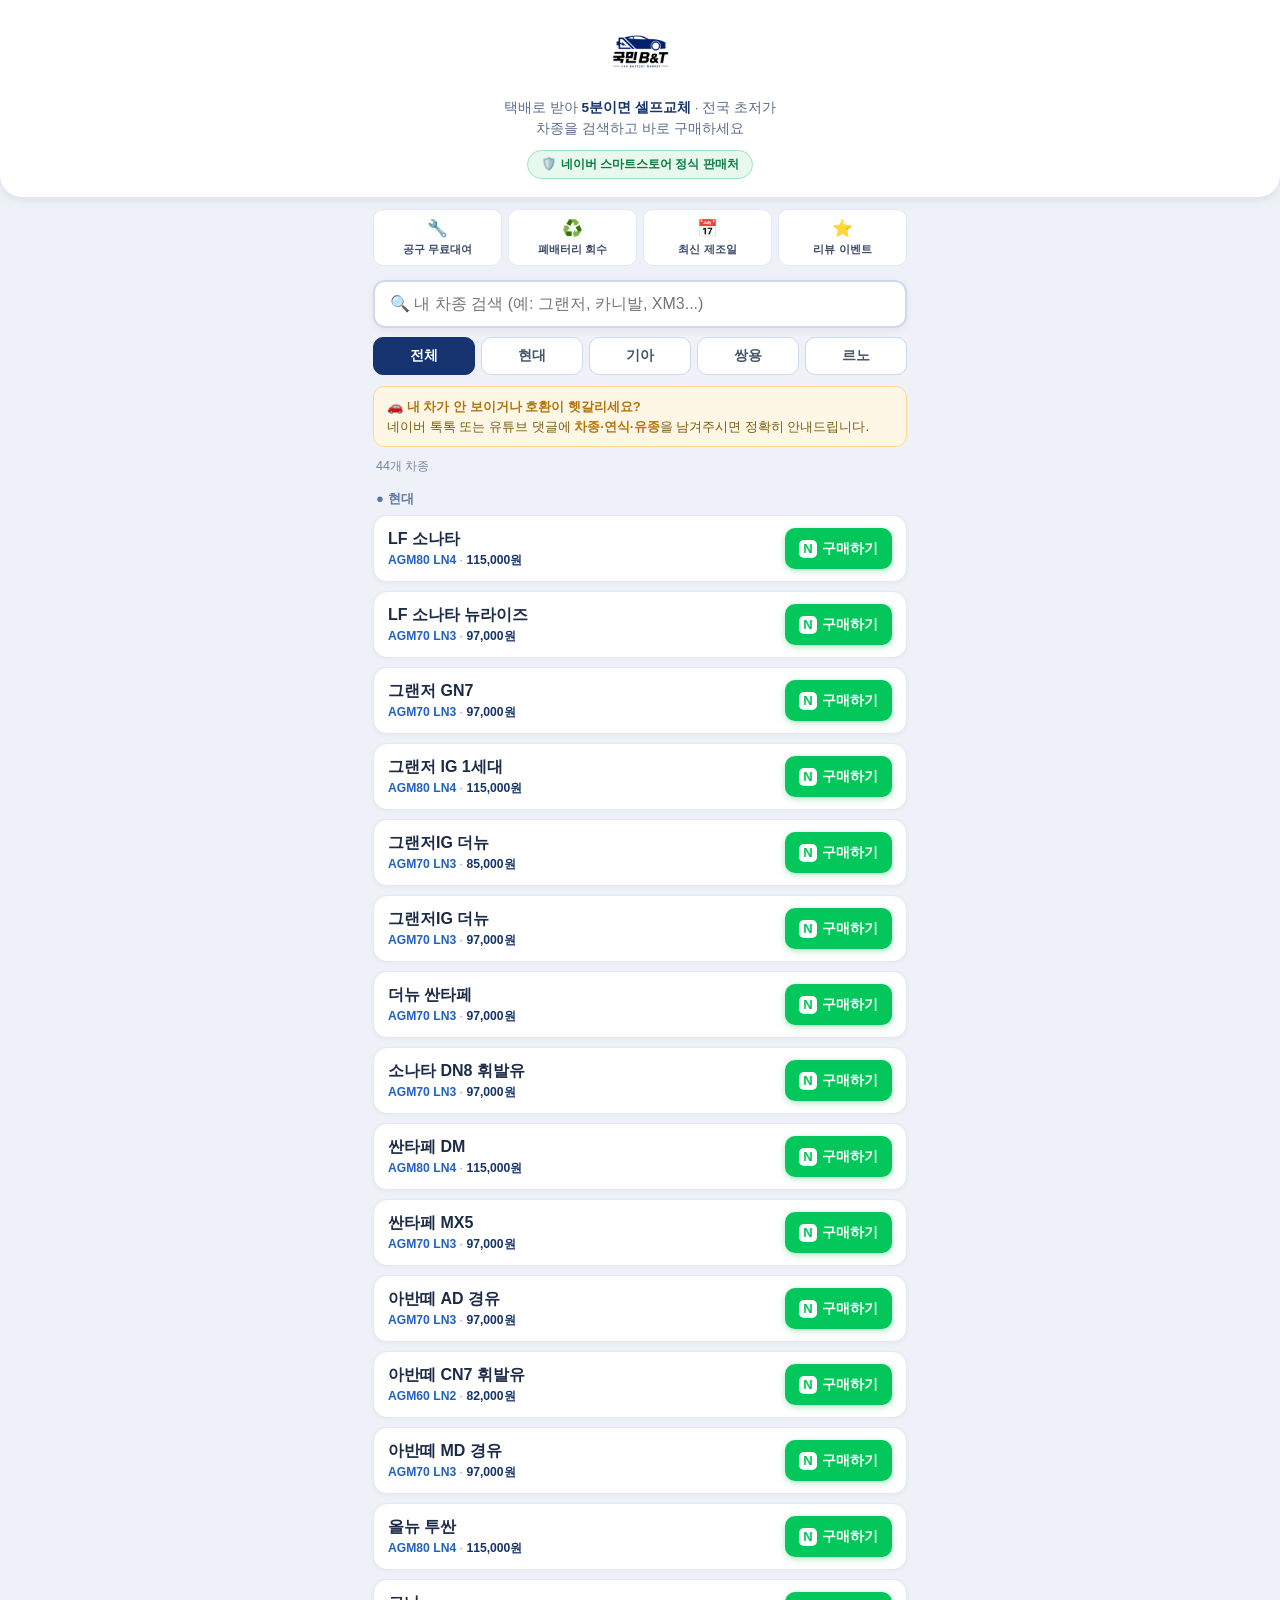
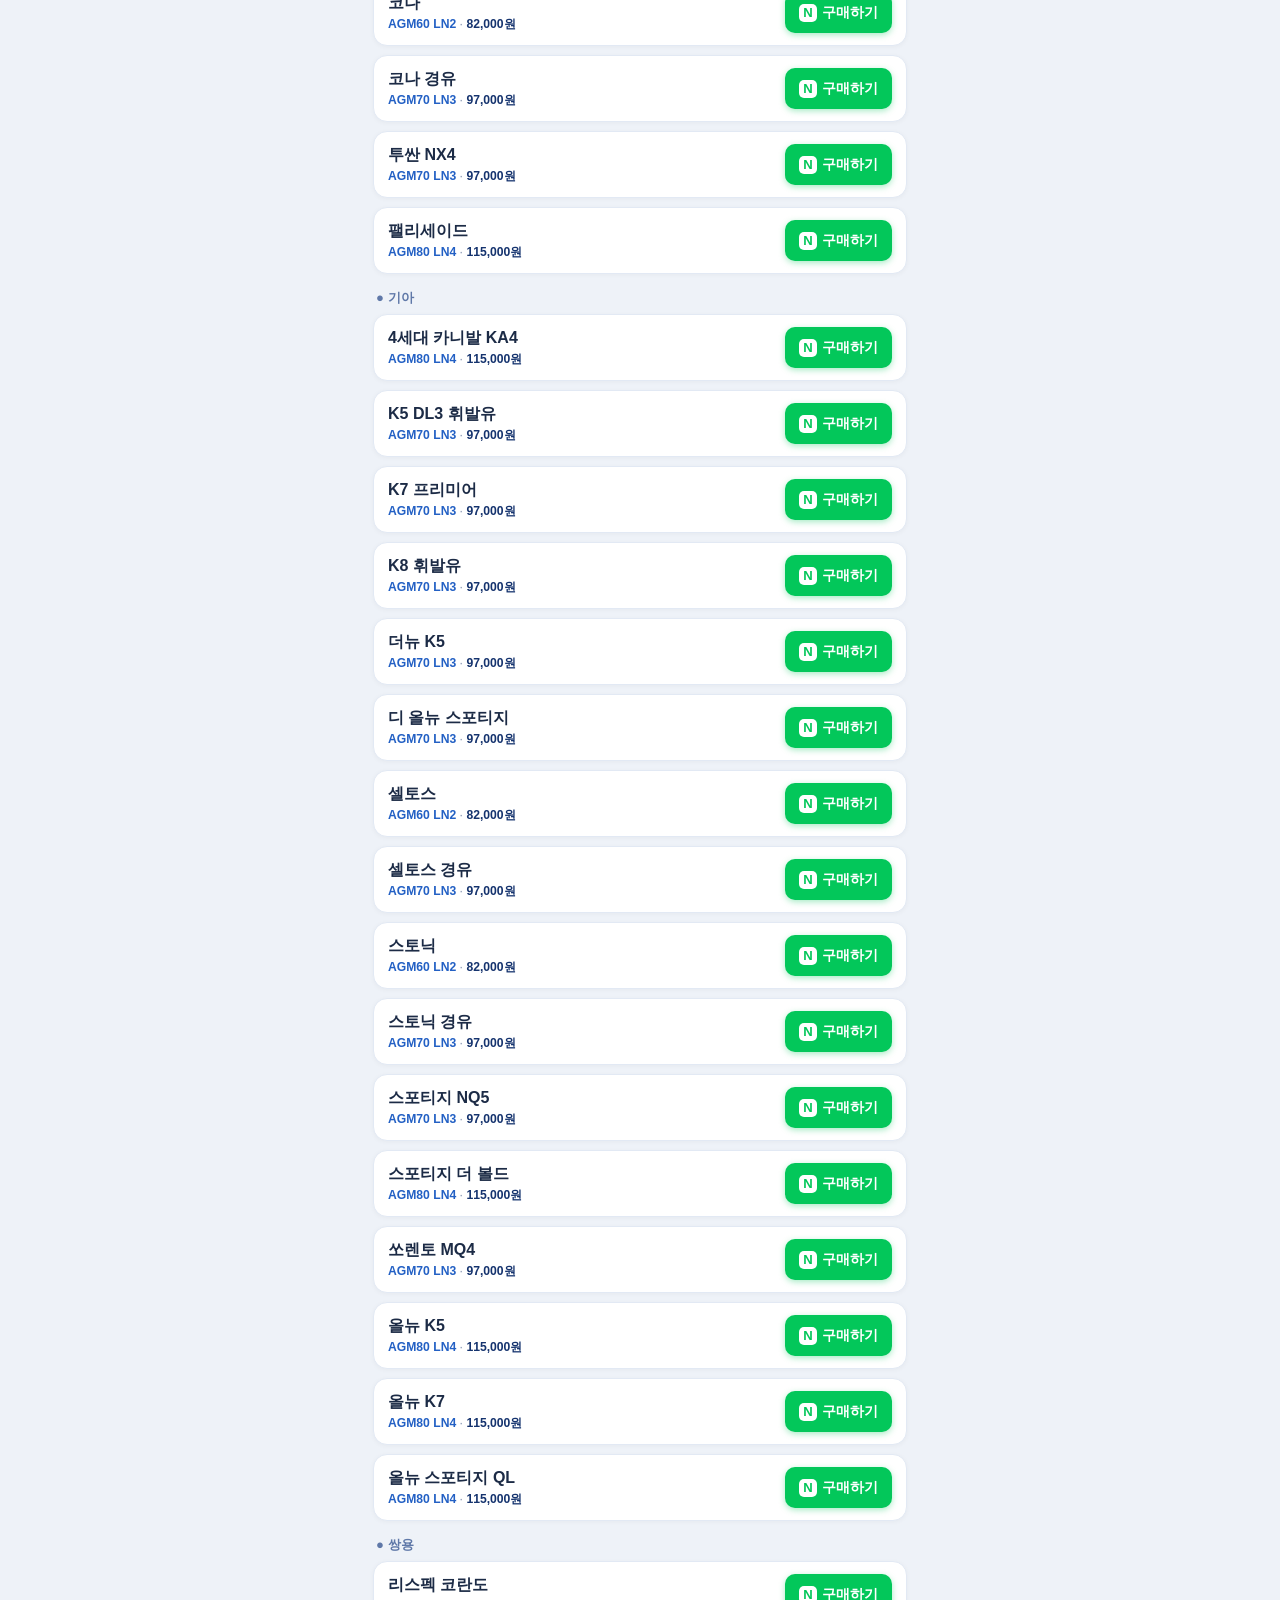
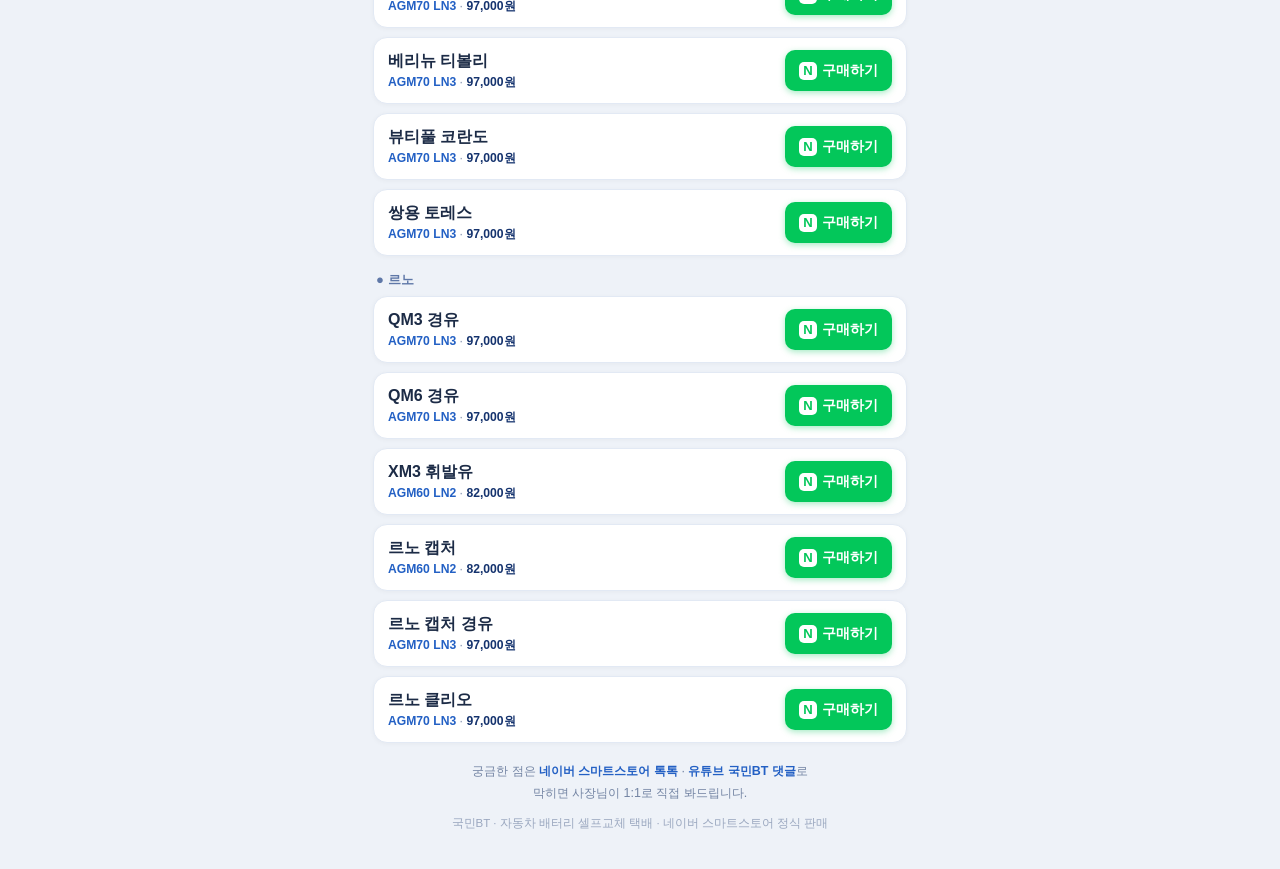
==== index.html @ 15a56668 "국민BT 마케팅 링크 허브 — 차종별 구매 페이지" ====
<!DOCTYPE html><html lang="ko"><head><meta charset="utf-8">
<meta name="viewport" content="width=device-width,initial-scale=1">
<title>국민BT 자동차 배터리 — 차종별 구매</title>
<meta name="description" content="국민BT 택배 셀프교체 자동차 배터리 차종별 구매. 네이버 스마트스토어 정식 판매. 정품 신선제품, 공구 무료대여, 폐배터리 무상회수.">
<style>
*{box-sizing:border-box;margin:0;padding:0}
body{font-family:-apple-system,'Apple SD Gothic Neo','Malgun Gothic',sans-serif;background:#eef2f8;color:#1c2b46;padding-bottom:36px;-webkit-tap-highlight-color:transparent}
.wrap{max-width:560px;margin:0 auto;padding:0 13px}
.hd{background:#fff;color:#1c2b46;padding:20px 16px 18px;border-radius:0 0 22px 22px;text-align:center;box-shadow:0 3px 12px rgba(20,40,90,.09)}
.hd img.logo{height:64px;display:inline-block}
.hd .tag{font-size:.85rem;color:#5a6b8a;margin-top:9px;line-height:1.55}
.hd .tag b{color:#15336e}
.hd .trust{margin-top:11px;display:inline-flex;align-items:center;gap:6px;background:#e7f9ef;border:1px solid #9fe3bd;color:#0a7a3d;border-radius:20px;padding:5px 13px;font-size:.78rem;font-weight:800}
.benefit{display:flex;gap:6px;max-width:560px;margin:12px auto 0;padding:0 13px}
.benefit div{flex:1;background:#fff;border:1px solid #e2e9f4;border-radius:10px;padding:8px 4px;text-align:center;font-size:.7rem;font-weight:700;color:#3a4a68;line-height:1.35}
.benefit div span{display:block;font-size:1.05rem;margin-bottom:1px}
.srch{margin:14px 0 9px;position:sticky;top:8px;z-index:5}
.srch input{width:100%;padding:13px 15px;border:2px solid #cdd9ee;border-radius:12px;font-size:1rem;background:#fff;box-shadow:0 2px 9px rgba(0,0,0,.06)}
.srch input:focus{outline:none;border-color:#2360c4}
.filt{display:flex;gap:6px;margin-bottom:11px}
.filt button{flex:1;padding:9px 4px;border:1.5px solid #cdd9ee;background:#fff;border-radius:10px;font-size:.85rem;font-weight:800;color:#456;cursor:pointer}
.filt button.on{background:#15336e;color:#fff;border-color:#15336e}
.ask{background:#fff7e6;border:1px solid #ffd98a;border-radius:11px;padding:10px 13px;font-size:.82rem;color:#7a5b10;margin-bottom:11px;line-height:1.5}
.ask b{color:#b5740b}
.cnt{font-size:.78rem;color:#7384a3;margin:0 0 7px 3px}
.grphd{font-size:.82rem;font-weight:800;color:#5f78a8;margin:15px 0 7px;padding-left:3px}
.card{background:#fff;border:1px solid #e2e9f4;border-radius:14px;padding:12px 14px;margin-bottom:9px;display:flex;align-items:center;gap:11px;box-shadow:0 1px 5px rgba(0,0,0,.04)}
.card .info{flex:1;min-width:0}
.card .car{font-size:1rem;font-weight:800;color:#1c2b46;line-height:1.25}
.card .meta{font-size:.76rem;color:#8090ad;margin-top:3px}
.card .meta b{color:#2360c4}
.card .price{font-weight:900;color:#15336e}
.npay{display:flex;align-items:center;gap:5px;background:#03C75A;color:#fff;text-decoration:none;font-weight:800;font-size:.9rem;padding:11px 14px;border-radius:10px;white-space:nowrap;box-shadow:0 2px 6px rgba(3,199,90,.35)}
.npay:active{background:#02a94c}
.npay .n{background:#fff;color:#03C75A;width:18px;height:18px;border-radius:5px;display:inline-flex;align-items:center;justify-content:center;font-weight:900;font-size:.82rem}
.empty{text-align:center;color:#99a;padding:28px 0;font-weight:600}
.foot{text-align:center;font-size:.78rem;color:#7384a3;margin-top:18px;line-height:1.75}
.foot b{color:#2360c4}
.foot .biz{font-size:.72rem;color:#9aa7bf;margin-top:8px}
</style></head><body>
<div class="hd">
 <img class="logo" src="[data-uri]" alt="국민BT">
 <div class="tag">택배로 받아 <b>5분이면 셀프교체</b> · 전국 초저가<br>차종을 검색하고 바로 구매하세요</div>
 <div class="trust">🛡️ 네이버 스마트스토어 정식 판매처</div>
</div>
<div class="benefit">
 <div><span>🔧</span>공구 무료대여</div>
 <div><span>♻️</span>폐배터리 회수</div>
 <div><span>📅</span>최신 제조일</div>
 <div><span>⭐</span>리뷰 이벤트</div>
</div>
<div class="wrap">
 <div class="srch"><input id="q" type="text" placeholder="🔍 내 차종 검색 (예: 그랜저, 카니발, XM3...)"></div>
 <div class="filt"><button data-b="" class="on">전체</button><button data-b="현대">현대</button><button data-b="기아">기아</button><button data-b="쌍용">쌍용</button><button data-b="르노">르노</button></div>
 <div class="ask">🚗 <b>내 차가 안 보이거나 호환이 헷갈리세요?</b><br>네이버 톡톡 또는 유튜브 댓글에 <b>차종·연식·유종</b>을 남겨주시면 정확히 안내드립니다.</div>
 <div class="cnt" id="cnt"></div>
 <div id="list"></div>
 <div class="foot">궁금한 점은 <b>네이버 스마트스토어 톡톡</b> · <b>유튜브 국민BT 댓글</b>로<br>막히면 사장님이 1:1로 직접 봐드립니다.
 <div class="biz">국민BT · 자동차 배터리 셀프교체 택배 · 네이버 스마트스토어 정식 판매</div></div>
</div>
<script>
var D=[{"car": "LF 소나타", "spec": "AGM80 LN4", "brand": "현대", "price": 115000, "mkt": "https://mkt.shopping.naver.com/link/6a361c7f456af727e1f197d7"}, {"car": "LF 소나타 뉴라이즈", "spec": "AGM70 LN3", "brand": "현대", "price": 97000, "mkt": "https://mkt.shopping.naver.com/link/6a361c808f2a366044c38cef"}, {"car": "그랜저 GN7", "spec": "AGM70 LN3", "brand": "현대", "price": 97000, "mkt": "https://mkt.shopping.naver.com/link/6a361c80b7315c7538218565"}, {"car": "그랜저 IG 1세대", "spec": "AGM80 LN4", "brand": "현대", "price": 115000, "mkt": "https://mkt.shopping.naver.com/link/6a361c7f4e58f1369596f403"}, {"car": "그랜저IG 더뉴", "spec": "AGM70 LN3", "brand": "현대", "price": 85000, "mkt": "https://mkt.shopping.naver.com/link/6a361c80bb1d367cca33213e"}, {"car": "그랜저IG 더뉴", "spec": "AGM70 LN3", "brand": "현대", "price": 97000, "mkt": "https://mkt.shopping.naver.com/link/6a361c8085ab1823972bfb01"}, {"car": "더뉴 싼타페", "spec": "AGM70 LN3", "brand": "현대", "price": 97000, "mkt": "https://mkt.shopping.naver.com/link/6a361c80bb1d367cca33213d"}, {"car": "소나타 DN8 휘발유", "spec": "AGM70 LN3", "brand": "현대", "price": 97000, "mkt": "https://mkt.shopping.naver.com/link/6a361c8085ab1823972bfb00"}, {"car": "싼타페 DM", "spec": "AGM80 LN4", "brand": "현대", "price": 115000, "mkt": "https://mkt.shopping.naver.com/link/6a361c7f456af727e1f197d8"}, {"car": "싼타페 MX5", "spec": "AGM70 LN3", "brand": "현대", "price": 97000, "mkt": "https://mkt.shopping.naver.com/link/6a361c8032efe67a65f5cd1e"}, {"car": "아반떼 AD 경유", "spec": "AGM70 LN3", "brand": "현대", "price": 97000, "mkt": "https://mkt.shopping.naver.com/link/6a361c808f2a366044c38cf0"}, {"car": "아반떼 CN7 휘발유", "spec": "AGM60 LN2", "brand": "현대", "price": 82000, "mkt": "https://mkt.shopping.naver.com/link/6a361c7fbb1d367cca33213c"}, {"car": "아반떼 MD 경유", "spec": "AGM70 LN3", "brand": "현대", "price": 97000, "mkt": "https://mkt.shopping.naver.com/link/6a361c8032efe67a65f5cd20"}, {"car": "올뉴 투싼", "spec": "AGM80 LN4", "brand": "현대", "price": 115000, "mkt": "https://mkt.shopping.naver.com/link/6a361c7f4e58f1369596f404"}, {"car": "코나", "spec": "AGM60 LN2", "brand": "현대", "price": 82000, "mkt": "https://mkt.shopping.naver.com/link/6a361c7f456af727e1f197dc"}, {"car": "코나 경유", "spec": "AGM70 LN3", "brand": "현대", "price": 97000, "mkt": "https://mkt.shopping.naver.com/link/6a361c8032efe67a65f5cd1f"}, {"car": "투싼 NX4", "spec": "AGM70 LN3", "brand": "현대", "price": 97000, "mkt": "https://mkt.shopping.naver.com/link/6a361c80caf98b0660e682bc"}, {"car": "팰리세이드", "spec": "AGM80 LN4", "brand": "현대", "price": 115000, "mkt": "https://mkt.shopping.naver.com/link/6a361c7f7754881f84811a72"}, {"car": "4세대 카니발 KA4", "spec": "AGM80 LN4", "brand": "기아", "price": 115000, "mkt": "https://mkt.shopping.naver.com/link/6a361c7fcaf98b0660e682b9"}, {"car": "K5 DL3 휘발유", "spec": "AGM70 LN3", "brand": "기아", "price": 97000, "mkt": "https://mkt.shopping.naver.com/link/6a361c7fb7315c7538218564"}, {"car": "K7 프리미어", "spec": "AGM70 LN3", "brand": "기아", "price": 97000, "mkt": "https://mkt.shopping.naver.com/link/6a361c7f4e58f1369596f407"}, {"car": "K8 휘발유", "spec": "AGM70 LN3", "brand": "기아", "price": 97000, "mkt": "https://mkt.shopping.naver.com/link/6a361c7f32efe67a65f5cd1d"}, {"car": "더뉴 K5", "spec": "AGM70 LN3", "brand": "기아", "price": 97000, "mkt": "https://mkt.shopping.naver.com/link/6a361c7f7754881f84811a74"}, {"car": "디 올뉴 스포티지", "spec": "AGM70 LN3", "brand": "기아", "price": 97000, "mkt": "https://mkt.shopping.naver.com/link/6a361c7f456af727e1f197dd"}, {"car": "셀토스", "spec": "AGM60 LN2", "brand": "기아", "price": 82000, "mkt": "https://mkt.shopping.naver.com/link/6a361c7f8f2a366044c38cec"}, {"car": "셀토스 경유", "spec": "AGM70 LN3", "brand": "기아", "price": 97000, "mkt": "https://mkt.shopping.naver.com/link/6a361c80456af727e1f197df"}, {"car": "스토닉", "spec": "AGM60 LN2", "brand": "기아", "price": 82000, "mkt": "https://mkt.shopping.naver.com/link/6a361c7f4e58f1369596f405"}, {"car": "스토닉 경유", "spec": "AGM70 LN3", "brand": "기아", "price": 97000, "mkt": "https://mkt.shopping.naver.com/link/6a361c804e58f1369596f408"}, {"car": "스포티지 NQ5", "spec": "AGM70 LN3", "brand": "기아", "price": 97000, "mkt": "https://mkt.shopping.naver.com/link/6a361c7f85ab1823972bfaff"}, {"car": "스포티지 더 볼드", "spec": "AGM80 LN4", "brand": "기아", "price": 115000, "mkt": "https://mkt.shopping.naver.com/link/6a361c7fbb1d367cca33213b"}, {"car": "쏘렌토 MQ4", "spec": "AGM70 LN3", "brand": "기아", "price": 97000, "mkt": "https://mkt.shopping.naver.com/link/6a361c7fcaf98b0660e682ba"}, {"car": "올뉴 K5", "spec": "AGM80 LN4", "brand": "기아", "price": 115000, "mkt": "https://mkt.shopping.naver.com/link/6a361c7f456af727e1f197d9"}, {"car": "올뉴 K7", "spec": "AGM80 LN4", "brand": "기아", "price": 115000, "mkt": "https://mkt.shopping.naver.com/link/6a361c7f7754881f84811a71"}, {"car": "올뉴 스포티지 QL", "spec": "AGM80 LN4", "brand": "기아", "price": 115000, "mkt": "https://mkt.shopping.naver.com/link/6a361c7f7754881f84811a70"}, {"car": "리스펙 코란도", "spec": "AGM70 LN3", "brand": "쌍용", "price": 97000, "mkt": "https://mkt.shopping.naver.com/link/6a361c7f32efe67a65f5cd1c"}, {"car": "베리뉴 티볼리", "spec": "AGM70 LN3", "brand": "쌍용", "price": 97000, "mkt": "https://mkt.shopping.naver.com/link/6a361c7f456af727e1f197da"}, {"car": "뷰티풀 코란도", "spec": "AGM70 LN3", "brand": "쌍용", "price": 97000, "mkt": "https://mkt.shopping.naver.com/link/6a361c7f8f2a366044c38ced"}, {"car": "쌍용 토레스", "spec": "AGM70 LN3", "brand": "쌍용", "price": 97000, "mkt": "https://mkt.shopping.naver.com/link/6a361c808f2a366044c38cee"}, {"car": "QM3 경유", "spec": "AGM70 LN3", "brand": "르노", "price": 97000, "mkt": "https://mkt.shopping.naver.com/link/6a361c7f456af727e1f197de"}, {"car": "QM6 경유", "spec": "AGM70 LN3", "brand": "르노", "price": 97000, "mkt": "https://mkt.shopping.naver.com/link/6a361c7fcaf98b0660e682bb"}, {"car": "XM3 휘발유", "spec": "AGM60 LN2", "brand": "르노", "price": 82000, "mkt": "https://mkt.shopping.naver.com/link/6a361c7f7754881f84811a73"}, {"car": "르노 캡처", "spec": "AGM60 LN2", "brand": "르노", "price": 82000, "mkt": "https://mkt.shopping.naver.com/link/6a361c7fb7315c7538218563"}, {"car": "르노 캡처 경유", "spec": "AGM70 LN3", "brand": "르노", "price": 97000, "mkt": "https://mkt.shopping.naver.com/link/6a361c7f4e58f1369596f406"}, {"car": "르노 클리오", "spec": "AGM70 LN3", "brand": "르노", "price": 97000, "mkt": "https://mkt.shopping.naver.com/link/6a361c7f456af727e1f197db"}];var q='',b='';
function won(n){return n.toLocaleString()+'원'}
function render(){
 var f=D.filter(function(x){return (!b||x.brand===b)&&(!q||x.car.toLowerCase().indexOf(q)>=0||x.spec.toLowerCase().indexOf(q)>=0)});
 document.getElementById('cnt').textContent=f.length+'개 차종';
 var L=document.getElementById('list');L.innerHTML='';
 if(!f.length){L.innerHTML='<div class="empty">검색 결과가 없어요.<br>차종명을 다르게 입력하시거나, 위 안내처럼 문의 주세요.</div>';return}
 var cur=null;
 f.forEach(function(x){
  if(!b&&x.brand!==cur){cur=x.brand;var h=document.createElement('div');h.className='grphd';h.textContent='● '+x.brand;L.appendChild(h)}
  var c=document.createElement('div');c.className='card';
  c.innerHTML='<div class="info"><div class="car">'+x.car+'</div><div class="meta"><b>'+x.spec+'</b> · <span class="price">'+won(x.price)+'</span></div></div><a class="npay" href="'+x.mkt+'" target="_blank" rel="noopener"><span class="n">N</span>구매하기</a>';
  L.appendChild(c)})
}
document.getElementById('q').addEventListener('input',function(e){q=e.target.value.trim().toLowerCase();render()});
document.querySelectorAll('.filt button').forEach(function(btn){btn.addEventListener('click',function(){b=btn.getAttribute('data-b');document.querySelectorAll('.filt button').forEach(function(x){x.classList.remove('on')});btn.classList.add('on');render()})});
render();
</script></body></html>
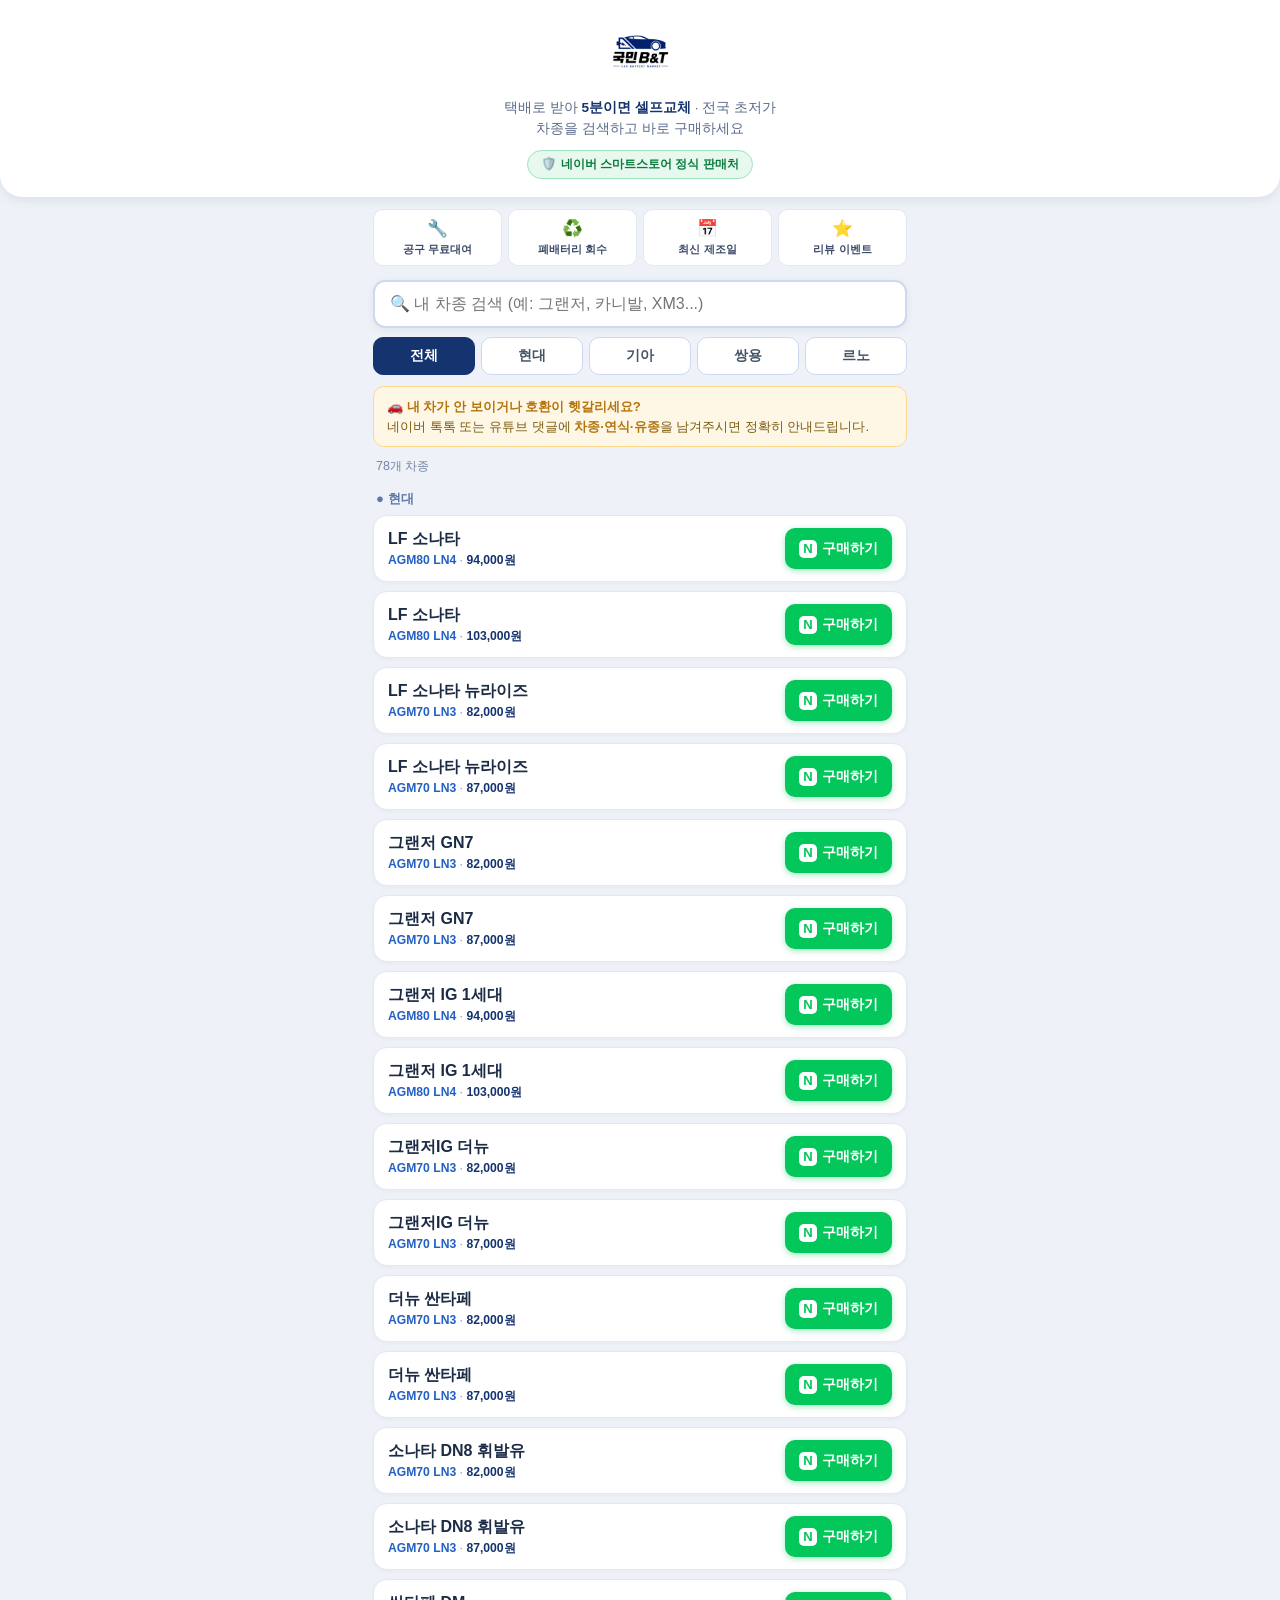
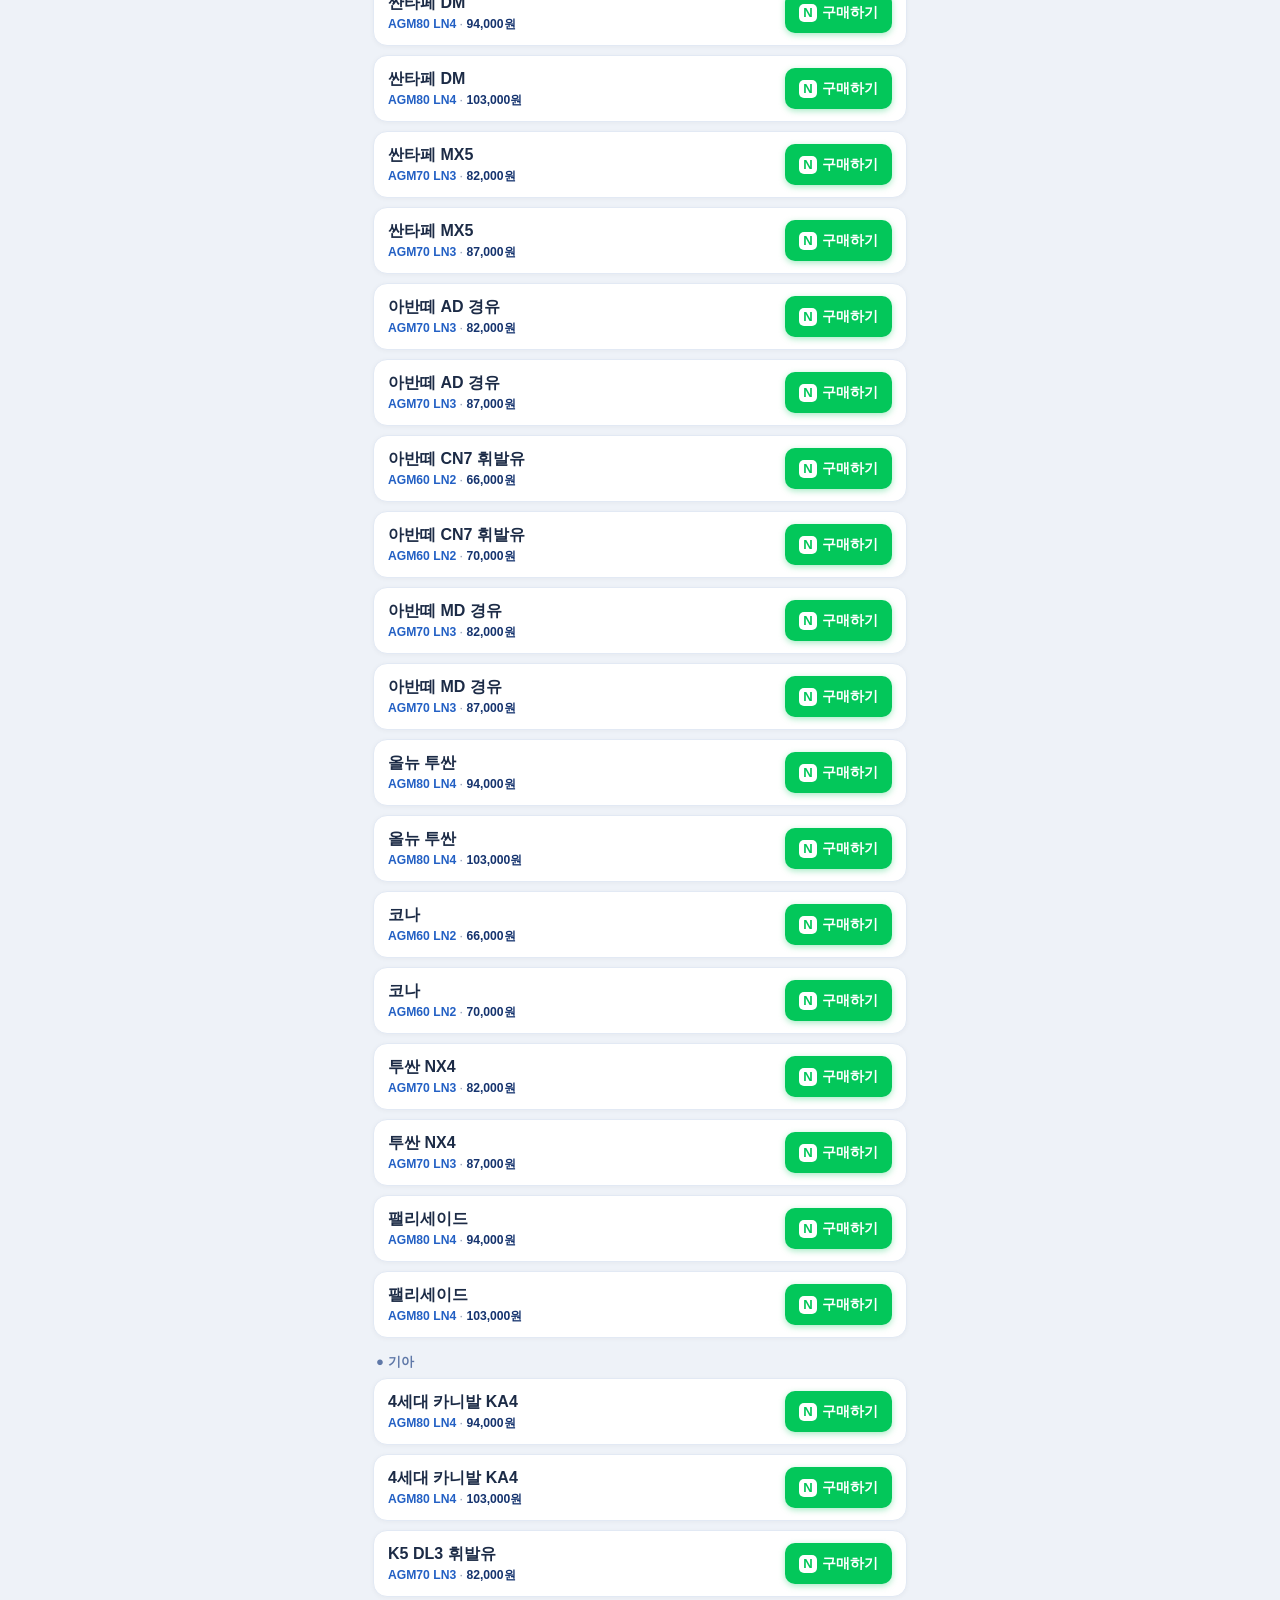
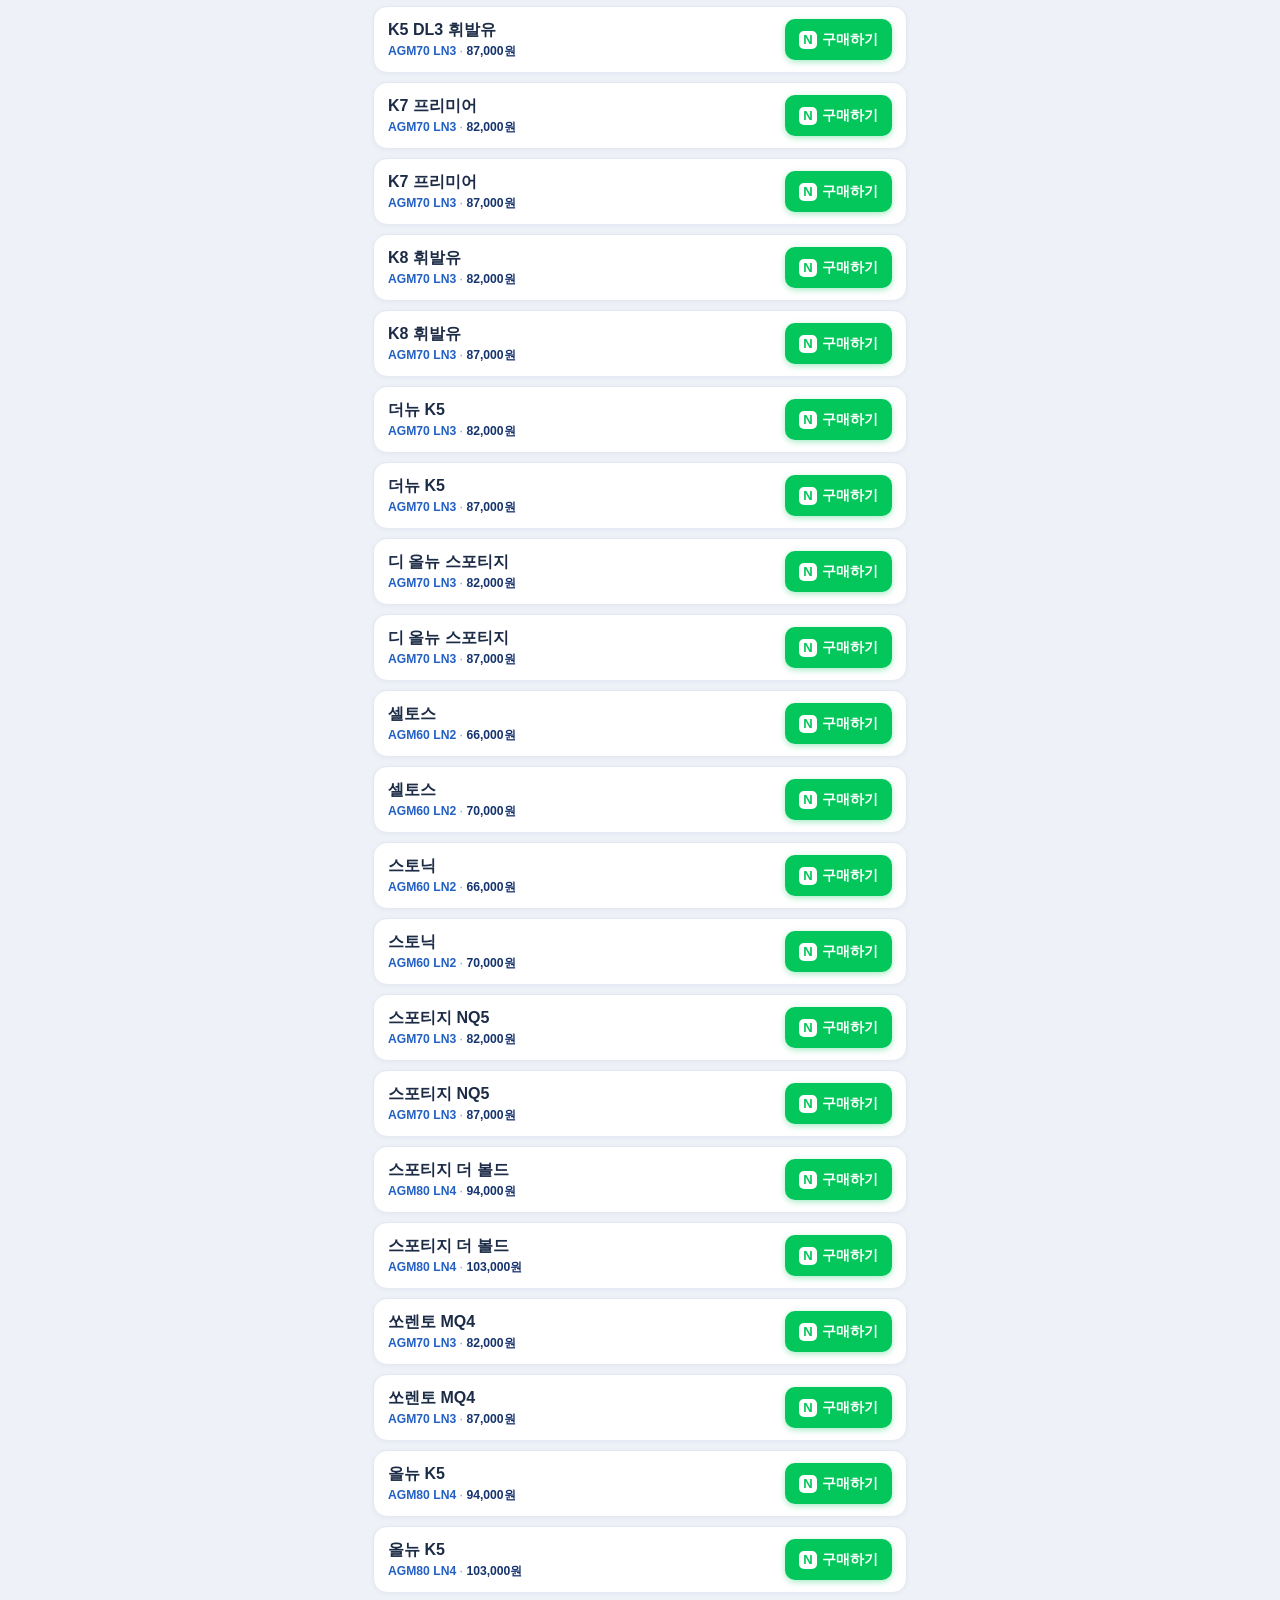
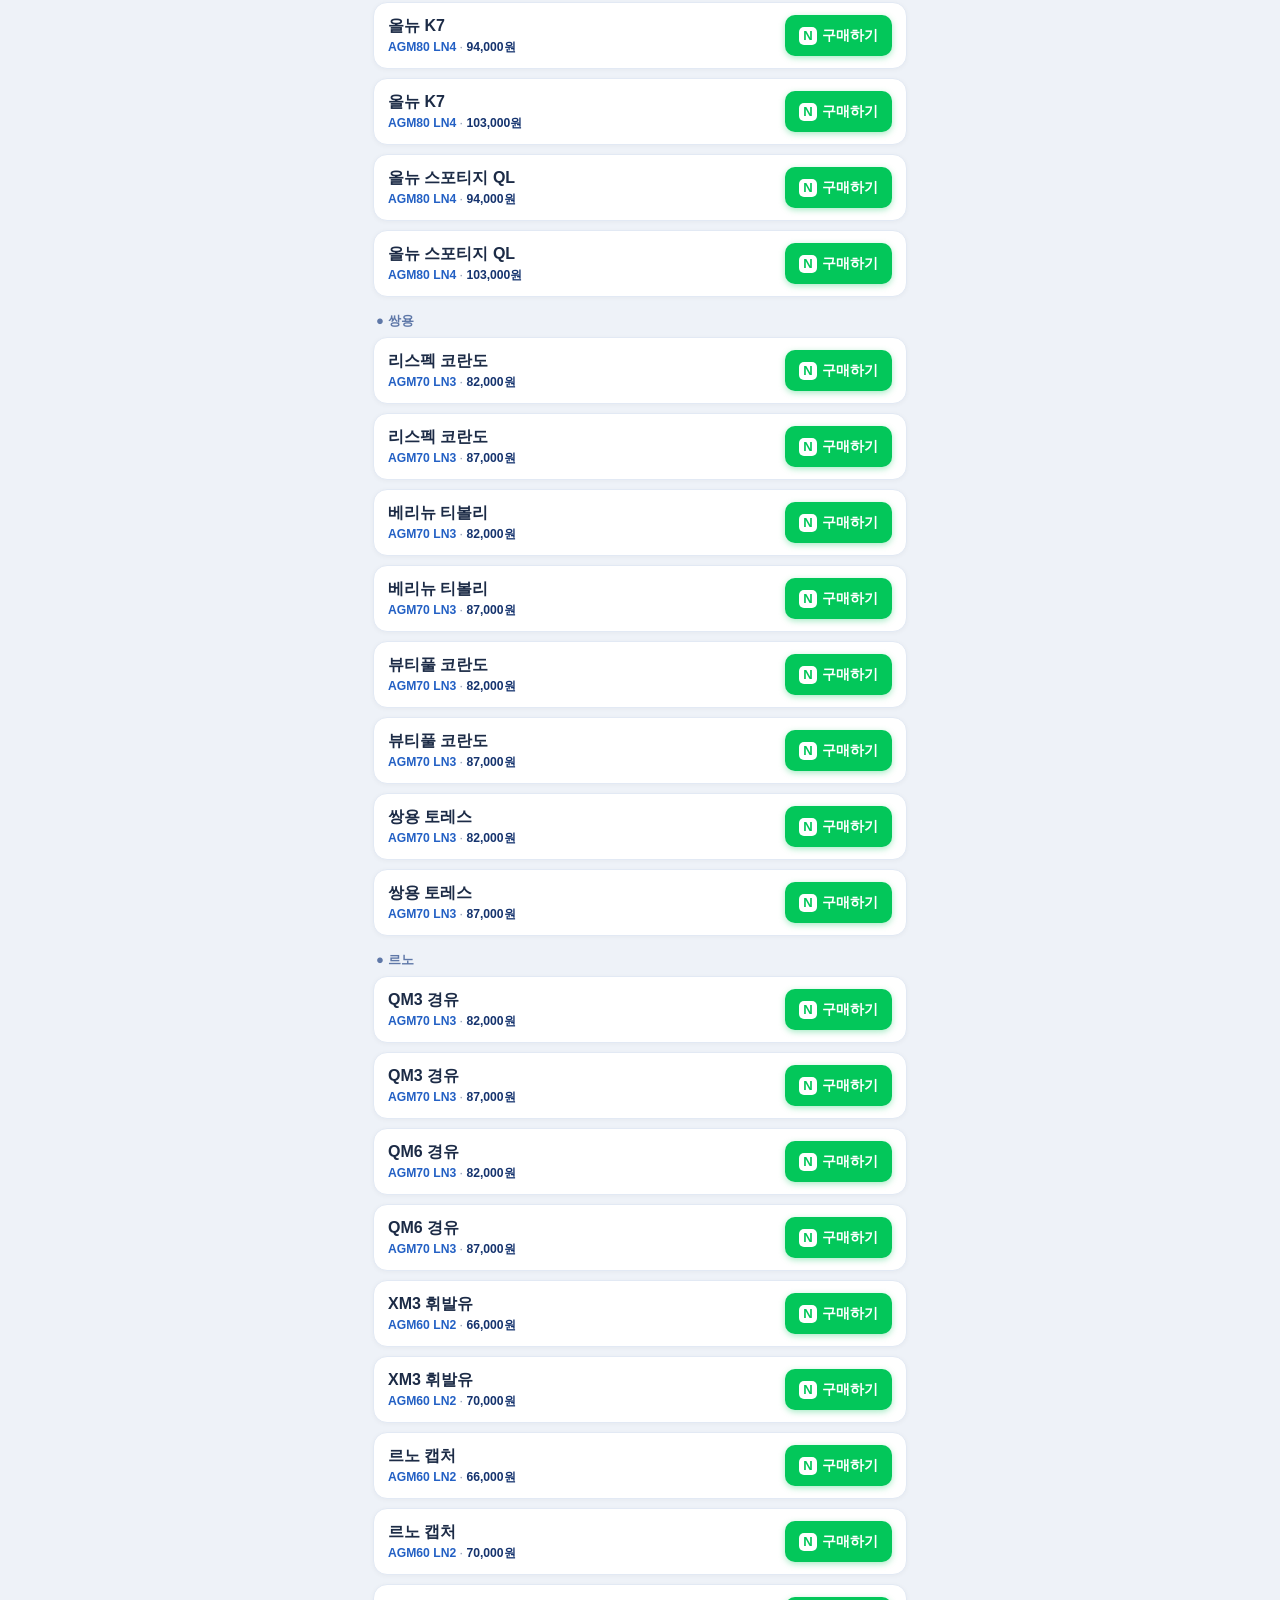
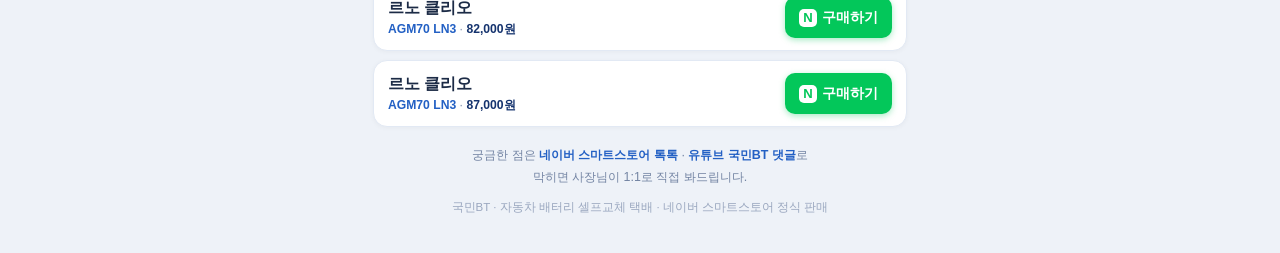
==== commit 4f02d79f: "허브 갱신: 78개 차종상품 · 최신 실판매가 반영 · AB테스트(델코블랙~) 39개 제외 Co-Authored-By: Claude Opus 4.8 <noreply@anthropi" ====
--- a/index.html
+++ b/index.html
@@ -59,7 +59,7 @@
  <div class="biz">국민BT · 자동차 배터리 셀프교체 택배 · 네이버 스마트스토어 정식 판매</div></div>
 </div>
 <script>
-var D=[{"car": "LF 소나타", "spec": "AGM80 LN4", "brand": "현대", "price": 115000, "mkt": "https://mkt.shopping.naver.com/link/6a361c7f456af727e1f197d7"}, {"car": "LF 소나타 뉴라이즈", "spec": "AGM70 LN3", "brand": "현대", "price": 97000, "mkt": "https://mkt.shopping.naver.com/link/6a361c808f2a366044c38cef"}, {"car": "그랜저 GN7", "spec": "AGM70 LN3", "brand": "현대", "price": 97000, "mkt": "https://mkt.shopping.naver.com/link/6a361c80b7315c7538218565"}, {"car": "그랜저 IG 1세대", "spec": "AGM80 LN4", "brand": "현대", "price": 115000, "mkt": "https://mkt.shopping.naver.com/link/6a361c7f4e58f1369596f403"}, {"car": "그랜저IG 더뉴", "spec": "AGM70 LN3", "brand": "현대", "price": 85000, "mkt": "https://mkt.shopping.naver.com/link/6a361c80bb1d367cca33213e"}, {"car": "그랜저IG 더뉴", "spec": "AGM70 LN3", "brand": "현대", "price": 97000, "mkt": "https://mkt.shopping.naver.com/link/6a361c8085ab1823972bfb01"}, {"car": "더뉴 싼타페", "spec": "AGM70 LN3", "brand": "현대", "price": 97000, "mkt": "https://mkt.shopping.naver.com/link/6a361c80bb1d367cca33213d"}, {"car": "소나타 DN8 휘발유", "spec": "AGM70 LN3", "brand": "현대", "price": 97000, "mkt": "https://mkt.shopping.naver.com/link/6a361c8085ab1823972bfb00"}, {"car": "싼타페 DM", "spec": "AGM80 LN4", "brand": "현대", "price": 115000, "mkt": "https://mkt.shopping.naver.com/link/6a361c7f456af727e1f197d8"}, {"car": "싼타페 MX5", "spec": "AGM70 LN3", "brand": "현대", "price": 97000, "mkt": "https://mkt.shopping.naver.com/link/6a361c8032efe67a65f5cd1e"}, {"car": "아반떼 AD 경유", "spec": "AGM70 LN3", "brand": "현대", "price": 97000, "mkt": "https://mkt.shopping.naver.com/link/6a361c808f2a366044c38cf0"}, {"car": "아반떼 CN7 휘발유", "spec": "AGM60 LN2", "brand": "현대", "price": 82000, "mkt": "https://mkt.shopping.naver.com/link/6a361c7fbb1d367cca33213c"}, {"car": "아반떼 MD 경유", "spec": "AGM70 LN3", "brand": "현대", "price": 97000, "mkt": "https://mkt.shopping.naver.com/link/6a361c8032efe67a65f5cd20"}, {"car": "올뉴 투싼", "spec": "AGM80 LN4", "brand": "현대", "price": 115000, "mkt": "https://mkt.shopping.naver.com/link/6a361c7f4e58f1369596f404"}, {"car": "코나", "spec": "AGM60 LN2", "brand": "현대", "price": 82000, "mkt": "https://mkt.shopping.naver.com/link/6a361c7f456af727e1f197dc"}, {"car": "코나 경유", "spec": "AGM70 LN3", "brand": "현대", "price": 97000, "mkt": "https://mkt.shopping.naver.com/link/6a361c8032efe67a65f5cd1f"}, {"car": "투싼 NX4", "spec": "AGM70 LN3", "brand": "현대", "price": 97000, "mkt": "https://mkt.shopping.naver.com/link/6a361c80caf98b0660e682bc"}, {"car": "팰리세이드", "spec": "AGM80 LN4", "brand": "현대", "price": 115000, "mkt": "https://mkt.shopping.naver.com/link/6a361c7f7754881f84811a72"}, {"car": "4세대 카니발 KA4", "spec": "AGM80 LN4", "brand": "기아", "price": 115000, "mkt": "https://mkt.shopping.naver.com/link/6a361c7fcaf98b0660e682b9"}, {"car": "K5 DL3 휘발유", "spec": "AGM70 LN3", "brand": "기아", "price": 97000, "mkt": "https://mkt.shopping.naver.com/link/6a361c7fb7315c7538218564"}, {"car": "K7 프리미어", "spec": "AGM70 LN3", "brand": "기아", "price": 97000, "mkt": "https://mkt.shopping.naver.com/link/6a361c7f4e58f1369596f407"}, {"car": "K8 휘발유", "spec": "AGM70 LN3", "brand": "기아", "price": 97000, "mkt": "https://mkt.shopping.naver.com/link/6a361c7f32efe67a65f5cd1d"}, {"car": "더뉴 K5", "spec": "AGM70 LN3", "brand": "기아", "price": 97000, "mkt": "https://mkt.shopping.naver.com/link/6a361c7f7754881f84811a74"}, {"car": "디 올뉴 스포티지", "spec": "AGM70 LN3", "brand": "기아", "price": 97000, "mkt": "https://mkt.shopping.naver.com/link/6a361c7f456af727e1f197dd"}, {"car": "셀토스", "spec": "AGM60 LN2", "brand": "기아", "price": 82000, "mkt": "https://mkt.shopping.naver.com/link/6a361c7f8f2a366044c38cec"}, {"car": "셀토스 경유", "spec": "AGM70 LN3", "brand": "기아", "price": 97000, "mkt": "https://mkt.shopping.naver.com/link/6a361c80456af727e1f197df"}, {"car": "스토닉", "spec": "AGM60 LN2", "brand": "기아", "price": 82000, "mkt": "https://mkt.shopping.naver.com/link/6a361c7f4e58f1369596f405"}, {"car": "스토닉 경유", "spec": "AGM70 LN3", "brand": "기아", "price": 97000, "mkt": "https://mkt.shopping.naver.com/link/6a361c804e58f1369596f408"}, {"car": "스포티지 NQ5", "spec": "AGM70 LN3", "brand": "기아", "price": 97000, "mkt": "https://mkt.shopping.naver.com/link/6a361c7f85ab1823972bfaff"}, {"car": "스포티지 더 볼드", "spec": "AGM80 LN4", "brand": "기아", "price": 115000, "mkt": "https://mkt.shopping.naver.com/link/6a361c7fbb1d367cca33213b"}, {"car": "쏘렌토 MQ4", "spec": "AGM70 LN3", "brand": "기아", "price": 97000, "mkt": "https://mkt.shopping.naver.com/link/6a361c7fcaf98b0660e682ba"}, {"car": "올뉴 K5", "spec": "AGM80 LN4", "brand": "기아", "price": 115000, "mkt": "https://mkt.shopping.naver.com/link/6a361c7f456af727e1f197d9"}, {"car": "올뉴 K7", "spec": "AGM80 LN4", "brand": "기아", "price": 115000, "mkt": "https://mkt.shopping.naver.com/link/6a361c7f7754881f84811a71"}, {"car": "올뉴 스포티지 QL", "spec": "AGM80 LN4", "brand": "기아", "price": 115000, "mkt": "https://mkt.shopping.naver.com/link/6a361c7f7754881f84811a70"}, {"car": "리스펙 코란도", "spec": "AGM70 LN3", "brand": "쌍용", "price": 97000, "mkt": "https://mkt.shopping.naver.com/link/6a361c7f32efe67a65f5cd1c"}, {"car": "베리뉴 티볼리", "spec": "AGM70 LN3", "brand": "쌍용", "price": 97000, "mkt": "https://mkt.shopping.naver.com/link/6a361c7f456af727e1f197da"}, {"car": "뷰티풀 코란도", "spec": "AGM70 LN3", "brand": "쌍용", "price": 97000, "mkt": "https://mkt.shopping.naver.com/link/6a361c7f8f2a366044c38ced"}, {"car": "쌍용 토레스", "spec": "AGM70 LN3", "brand": "쌍용", "price": 97000, "mkt": "https://mkt.shopping.naver.com/link/6a361c808f2a366044c38cee"}, {"car": "QM3 경유", "spec": "AGM70 LN3", "brand": "르노", "price": 97000, "mkt": "https://mkt.shopping.naver.com/link/6a361c7f456af727e1f197de"}, {"car": "QM6 경유", "spec": "AGM70 LN3", "brand": "르노", "price": 97000, "mkt": "https://mkt.shopping.naver.com/link/6a361c7fcaf98b0660e682bb"}, {"car": "XM3 휘발유", "spec": "AGM60 LN2", "brand": "르노", "price": 82000, "mkt": "https://mkt.shopping.naver.com/link/6a361c7f7754881f84811a73"}, {"car": "르노 캡처", "spec": "AGM60 LN2", "brand": "르노", "price": 82000, "mkt": "https://mkt.shopping.naver.com/link/6a361c7fb7315c7538218563"}, {"car": "르노 캡처 경유", "spec": "AGM70 LN3", "brand": "르노", "price": 97000, "mkt": "https://mkt.shopping.naver.com/link/6a361c7f4e58f1369596f406"}, {"car": "르노 클리오", "spec": "AGM70 LN3", "brand": "르노", "price": 97000, "mkt": "https://mkt.shopping.naver.com/link/6a361c7f456af727e1f197db"}];var q='',b='';
+var D=[{"car": "LF 소나타", "spec": "AGM80 LN4", "brand": "현대", "price": 94000, "mkt": "https://mkt.shopping.naver.com/link/6a658046071bd0208e355fb1"}, {"car": "LF 소나타", "spec": "AGM80 LN4", "brand": "현대", "price": 103000, "mkt": "https://mkt.shopping.naver.com/link/6a361c7f456af727e1f197d7"}, {"car": "LF 소나타 뉴라이즈", "spec": "AGM70 LN3", "brand": "현대", "price": 82000, "mkt": "https://mkt.shopping.naver.com/link/6a658046071bd0208e355fb8"}, {"car": "LF 소나타 뉴라이즈", "spec": "AGM70 LN3", "brand": "현대", "price": 87000, "mkt": "https://mkt.shopping.naver.com/link/6a361c808f2a366044c38cef"}, {"car": "그랜저 GN7", "spec": "AGM70 LN3", "brand": "현대", "price": 82000, "mkt": "https://mkt.shopping.naver.com/link/6a658046b030596f4780fbaa"}, {"car": "그랜저 GN7", "spec": "AGM70 LN3", "brand": "현대", "price": 87000, "mkt": "https://mkt.shopping.naver.com/link/6a361c80b7315c7538218565"}, {"car": "그랜저 IG 1세대", "spec": "AGM80 LN4", "brand": "현대", "price": 94000, "mkt": "https://mkt.shopping.naver.com/link/6a65804626a1f61dceb8f98f"}, {"car": "그랜저 IG 1세대", "spec": "AGM80 LN4", "brand": "현대", "price": 103000, "mkt": "https://mkt.shopping.naver.com/link/6a361c7f4e58f1369596f403"}, {"car": "그랜저IG 더뉴", "spec": "AGM70 LN3", "brand": "현대", "price": 82000, "mkt": "https://mkt.shopping.naver.com/link/6a361c80bb1d367cca33213e"}, {"car": "그랜저IG 더뉴", "spec": "AGM70 LN3", "brand": "현대", "price": 87000, "mkt": "https://mkt.shopping.naver.com/link/6a361c8085ab1823972bfb01"}, {"car": "더뉴 싼타페", "spec": "AGM70 LN3", "brand": "현대", "price": 82000, "mkt": "https://mkt.shopping.naver.com/link/6a65804626a1f61dceb8f990"}, {"car": "더뉴 싼타페", "spec": "AGM70 LN3", "brand": "현대", "price": 87000, "mkt": "https://mkt.shopping.naver.com/link/6a361c80bb1d367cca33213d"}, {"car": "소나타 DN8 휘발유", "spec": "AGM70 LN3", "brand": "현대", "price": 82000, "mkt": "https://mkt.shopping.naver.com/link/6a65804677b14c40780d6e4c"}, {"car": "소나타 DN8 휘발유", "spec": "AGM70 LN3", "brand": "현대", "price": 87000, "mkt": "https://mkt.shopping.naver.com/link/6a361c8085ab1823972bfb00"}, {"car": "싼타페 DM", "spec": "AGM80 LN4", "brand": "현대", "price": 94000, "mkt": "https://mkt.shopping.naver.com/link/6a658046b030596f4780fba4"}, {"car": "싼타페 DM", "spec": "AGM80 LN4", "brand": "현대", "price": 103000, "mkt": "https://mkt.shopping.naver.com/link/6a361c7f456af727e1f197d8"}, {"car": "싼타페 MX5", "spec": "AGM70 LN3", "brand": "현대", "price": 82000, "mkt": "https://mkt.shopping.naver.com/link/6a65804677b14c40780d6e4b"}, {"car": "싼타페 MX5", "spec": "AGM70 LN3", "brand": "현대", "price": 87000, "mkt": "https://mkt.shopping.naver.com/link/6a361c8032efe67a65f5cd1e"}, {"car": "아반떼 AD 경유", "spec": "AGM70 LN3", "brand": "현대", "price": 82000, "mkt": "https://mkt.shopping.naver.com/link/6a658046b030596f4780fba9"}, {"car": "아반떼 AD 경유", "spec": "AGM70 LN3", "brand": "현대", "price": 87000, "mkt": "https://mkt.shopping.naver.com/link/6a361c808f2a366044c38cf0"}, {"car": "아반떼 CN7 휘발유", "spec": "AGM60 LN2", "brand": "현대", "price": 66000, "mkt": "https://mkt.shopping.naver.com/link/6a658046071bd0208e355fb4"}, {"car": "아반떼 CN7 휘발유", "spec": "AGM60 LN2", "brand": "현대", "price": 70000, "mkt": "https://mkt.shopping.naver.com/link/6a361c7fbb1d367cca33213c"}, {"car": "아반떼 MD 경유", "spec": "AGM70 LN3", "brand": "현대", "price": 82000, "mkt": "https://mkt.shopping.naver.com/link/6a658046071bd0208e355fb9"}, {"car": "아반떼 MD 경유", "spec": "AGM70 LN3", "brand": "현대", "price": 87000, "mkt": "https://mkt.shopping.naver.com/link/6a361c8032efe67a65f5cd20"}, {"car": "올뉴 투싼", "spec": "AGM80 LN4", "brand": "현대", "price": 94000, "mkt": "https://mkt.shopping.naver.com/link/6a65804677b14c40780d6e48"}, {"car": "올뉴 투싼", "spec": "AGM80 LN4", "brand": "현대", "price": 103000, "mkt": "https://mkt.shopping.naver.com/link/6a361c7f4e58f1369596f404"}, {"car": "코나", "spec": "AGM60 LN2", "brand": "현대", "price": 66000, "mkt": "https://mkt.shopping.naver.com/link/6a6580463fc0f74b5414ab1f"}, {"car": "코나", "spec": "AGM60 LN2", "brand": "현대", "price": 70000, "mkt": "https://mkt.shopping.naver.com/link/6a361c7f456af727e1f197dc"}, {"car": "투싼 NX4", "spec": "AGM70 LN3", "brand": "현대", "price": 82000, "mkt": "https://mkt.shopping.naver.com/link/6a658046b030596f4780fba8"}, {"car": "투싼 NX4", "spec": "AGM70 LN3", "brand": "현대", "price": 87000, "mkt": "https://mkt.shopping.naver.com/link/6a361c80caf98b0660e682bc"}, {"car": "팰리세이드", "spec": "AGM80 LN4", "brand": "현대", "price": 94000, "mkt": "https://mkt.shopping.naver.com/link/6a65804614783f7893d145c7"}, {"car": "팰리세이드", "spec": "AGM80 LN4", "brand": "현대", "price": 103000, "mkt": "https://mkt.shopping.naver.com/link/6a361c7f7754881f84811a72"}, {"car": "4세대 카니발 KA4", "spec": "AGM80 LN4", "brand": "기아", "price": 94000, "mkt": "https://mkt.shopping.naver.com/link/6a658046071bd0208e355fae"}, {"car": "4세대 카니발 KA4", "spec": "AGM80 LN4", "brand": "기아", "price": 103000, "mkt": "https://mkt.shopping.naver.com/link/6a361c7fcaf98b0660e682b9"}, {"car": "K5 DL3 휘발유", "spec": "AGM70 LN3", "brand": "기아", "price": 82000, "mkt": "https://mkt.shopping.naver.com/link/6a6580463fc0f74b5414ab22"}, {"car": "K5 DL3 휘발유", "spec": "AGM70 LN3", "brand": "기아", "price": 87000, "mkt": "https://mkt.shopping.naver.com/link/6a361c7fb7315c7538218564"}, {"car": "K7 프리미어", "spec": "AGM70 LN3", "brand": "기아", "price": 82000, "mkt": "https://mkt.shopping.naver.com/link/6a658046071bd0208e355fb7"}, {"car": "K7 프리미어", "spec": "AGM70 LN3", "brand": "기아", "price": 87000, "mkt": "https://mkt.shopping.naver.com/link/6a361c7f4e58f1369596f407"}, {"car": "K8 휘발유", "spec": "AGM70 LN3", "brand": "기아", "price": 82000, "mkt": "https://mkt.shopping.naver.com/link/6a658046071bd0208e355fb6"}, {"car": "K8 휘발유", "spec": "AGM70 LN3", "brand": "기아", "price": 87000, "mkt": "https://mkt.shopping.naver.com/link/6a361c7f32efe67a65f5cd1d"}, {"car": "더뉴 K5", "spec": "AGM70 LN3", "brand": "기아", "price": 82000, "mkt": "https://mkt.shopping.naver.com/link/6a65804677b14c40780d6e4a"}, {"car": "더뉴 K5", "spec": "AGM70 LN3", "brand": "기아", "price": 87000, "mkt": "https://mkt.shopping.naver.com/link/6a361c7f7754881f84811a74"}, {"car": "디 올뉴 스포티지", "spec": "AGM70 LN3", "brand": "기아", "price": 82000, "mkt": "https://mkt.shopping.naver.com/link/6a65804614783f7893d145c8"}, {"car": "디 올뉴 스포티지", "spec": "AGM70 LN3", "brand": "기아", "price": 87000, "mkt": "https://mkt.shopping.naver.com/link/6a361c7f456af727e1f197dd"}, {"car": "셀토스", "spec": "AGM60 LN2", "brand": "기아", "price": 66000, "mkt": "https://mkt.shopping.naver.com/link/6a658046b030596f4780fba6"}, {"car": "셀토스", "spec": "AGM60 LN2", "brand": "기아", "price": 70000, "mkt": "https://mkt.shopping.naver.com/link/6a361c7f8f2a366044c38cec"}, {"car": "스토닉", "spec": "AGM60 LN2", "brand": "기아", "price": 66000, "mkt": "https://mkt.shopping.naver.com/link/6a658046c6480f0d46ee9c28"}, {"car": "스토닉", "spec": "AGM60 LN2", "brand": "기아", "price": 70000, "mkt": "https://mkt.shopping.naver.com/link/6a361c7f4e58f1369596f405"}, {"car": "스포티지 NQ5", "spec": "AGM70 LN3", "brand": "기아", "price": 82000, "mkt": "https://mkt.shopping.naver.com/link/6a65804614783f7893d145c9"}, {"car": "스포티지 NQ5", "spec": "AGM70 LN3", "brand": "기아", "price": 87000, "mkt": "https://mkt.shopping.naver.com/link/6a361c7f85ab1823972bfaff"}, {"car": "스포티지 더 볼드", "spec": "AGM80 LN4", "brand": "기아", "price": 94000, "mkt": "https://mkt.shopping.naver.com/link/6a6580463fc0f74b5414ab1e"}, {"car": "스포티지 더 볼드", "spec": "AGM80 LN4", "brand": "기아", "price": 103000, "mkt": "https://mkt.shopping.naver.com/link/6a361c7fbb1d367cca33213b"}, {"car": "쏘렌토 MQ4", "spec": "AGM70 LN3", "brand": "기아", "price": 82000, "mkt": "https://mkt.shopping.naver.com/link/6a658046b030596f4780fba7"}, {"car": "쏘렌토 MQ4", "spec": "AGM70 LN3", "brand": "기아", "price": 87000, "mkt": "https://mkt.shopping.naver.com/link/6a361c7fcaf98b0660e682ba"}, {"car": "올뉴 K5", "spec": "AGM80 LN4", "brand": "기아", "price": 94000, "mkt": "https://mkt.shopping.naver.com/link/6a658046c6480f0d46ee9c27"}, {"car": "올뉴 K5", "spec": "AGM80 LN4", "brand": "기아", "price": 103000, "mkt": "https://mkt.shopping.naver.com/link/6a361c7f456af727e1f197d9"}, {"car": "올뉴 K7", "spec": "AGM80 LN4", "brand": "기아", "price": 94000, "mkt": "https://mkt.shopping.naver.com/link/6a658046b030596f4780fba3"}, {"car": "올뉴 K7", "spec": "AGM80 LN4", "brand": "기아", "price": 103000, "mkt": "https://mkt.shopping.naver.com/link/6a361c7f7754881f84811a71"}, {"car": "올뉴 스포티지 QL", "spec": "AGM80 LN4", "brand": "기아", "price": 94000, "mkt": "https://mkt.shopping.naver.com/link/6a658046071bd0208e355fb0"}, {"car": "올뉴 스포티지 QL", "spec": "AGM80 LN4", "brand": "기아", "price": 103000, "mkt": "https://mkt.shopping.naver.com/link/6a361c7f7754881f84811a70"}, {"car": "리스펙 코란도", "spec": "AGM70 LN3", "brand": "쌍용", "price": 82000, "mkt": "https://mkt.shopping.naver.com/link/6a658046071bd0208e355fb3"}, {"car": "리스펙 코란도", "spec": "AGM70 LN3", "brand": "쌍용", "price": 87000, "mkt": "https://mkt.shopping.naver.com/link/6a361c7f32efe67a65f5cd1c"}, {"car": "베리뉴 티볼리", "spec": "AGM70 LN3", "brand": "쌍용", "price": 82000, "mkt": "https://mkt.shopping.naver.com/link/6a658046b030596f4780fba5"}, {"car": "베리뉴 티볼리", "spec": "AGM70 LN3", "brand": "쌍용", "price": 87000, "mkt": "https://mkt.shopping.naver.com/link/6a361c7f456af727e1f197da"}, {"car": "뷰티풀 코란도", "spec": "AGM70 LN3", "brand": "쌍용", "price": 82000, "mkt": "https://mkt.shopping.naver.com/link/6a658046c6480f0d46ee9c29"}, {"car": "뷰티풀 코란도", "spec": "AGM70 LN3", "brand": "쌍용", "price": 87000, "mkt": "https://mkt.shopping.naver.com/link/6a361c7f8f2a366044c38ced"}, {"car": "쌍용 토레스", "spec": "AGM70 LN3", "brand": "쌍용", "price": 82000, "mkt": "https://mkt.shopping.naver.com/link/6a65804677b14c40780d6e49"}, {"car": "쌍용 토레스", "spec": "AGM70 LN3", "brand": "쌍용", "price": 87000, "mkt": "https://mkt.shopping.naver.com/link/6a361c808f2a366044c38cee"}, {"car": "QM3 경유", "spec": "AGM70 LN3", "brand": "르노", "price": 82000, "mkt": "https://mkt.shopping.naver.com/link/6a658046071bd0208e355fb5"}, {"car": "QM3 경유", "spec": "AGM70 LN3", "brand": "르노", "price": 87000, "mkt": "https://mkt.shopping.naver.com/link/6a361c7f456af727e1f197de"}, {"car": "QM6 경유", "spec": "AGM70 LN3", "brand": "르노", "price": 82000, "mkt": "https://mkt.shopping.naver.com/link/6a6580463fc0f74b5414ab21"}, {"car": "QM6 경유", "spec": "AGM70 LN3", "brand": "르노", "price": 87000, "mkt": "https://mkt.shopping.naver.com/link/6a361c7fcaf98b0660e682bb"}, {"car": "XM3 휘발유", "spec": "AGM60 LN2", "brand": "르노", "price": 66000, "mkt": "https://mkt.shopping.naver.com/link/6a6580460f7dd04f9d81cf78"}, {"car": "XM3 휘발유", "spec": "AGM60 LN2", "brand": "르노", "price": 70000, "mkt": "https://mkt.shopping.naver.com/link/6a361c7f7754881f84811a73"}, {"car": "르노 캡처", "spec": "AGM60 LN2", "brand": "르노", "price": 66000, "mkt": "https://mkt.shopping.naver.com/link/6a658046071bd0208e355fb2"}, {"car": "르노 캡처", "spec": "AGM60 LN2", "brand": "르노", "price": 70000, "mkt": "https://mkt.shopping.naver.com/link/6a361c7fb7315c7538218563"}, {"car": "르노 클리오", "spec": "AGM70 LN3", "brand": "르노", "price": 82000, "mkt": "https://mkt.shopping.naver.com/link/6a6580463fc0f74b5414ab20"}, {"car": "르노 클리오", "spec": "AGM70 LN3", "brand": "르노", "price": 87000, "mkt": "https://mkt.shopping.naver.com/link/6a361c7f456af727e1f197db"}];var q='',b='';
 function won(n){return n.toLocaleString()+'원'}
 function render(){
  var f=D.filter(function(x){return (!b||x.brand===b)&&(!q||x.car.toLowerCase().indexOf(q)>=0||x.spec.toLowerCase().indexOf(q)>=0)});
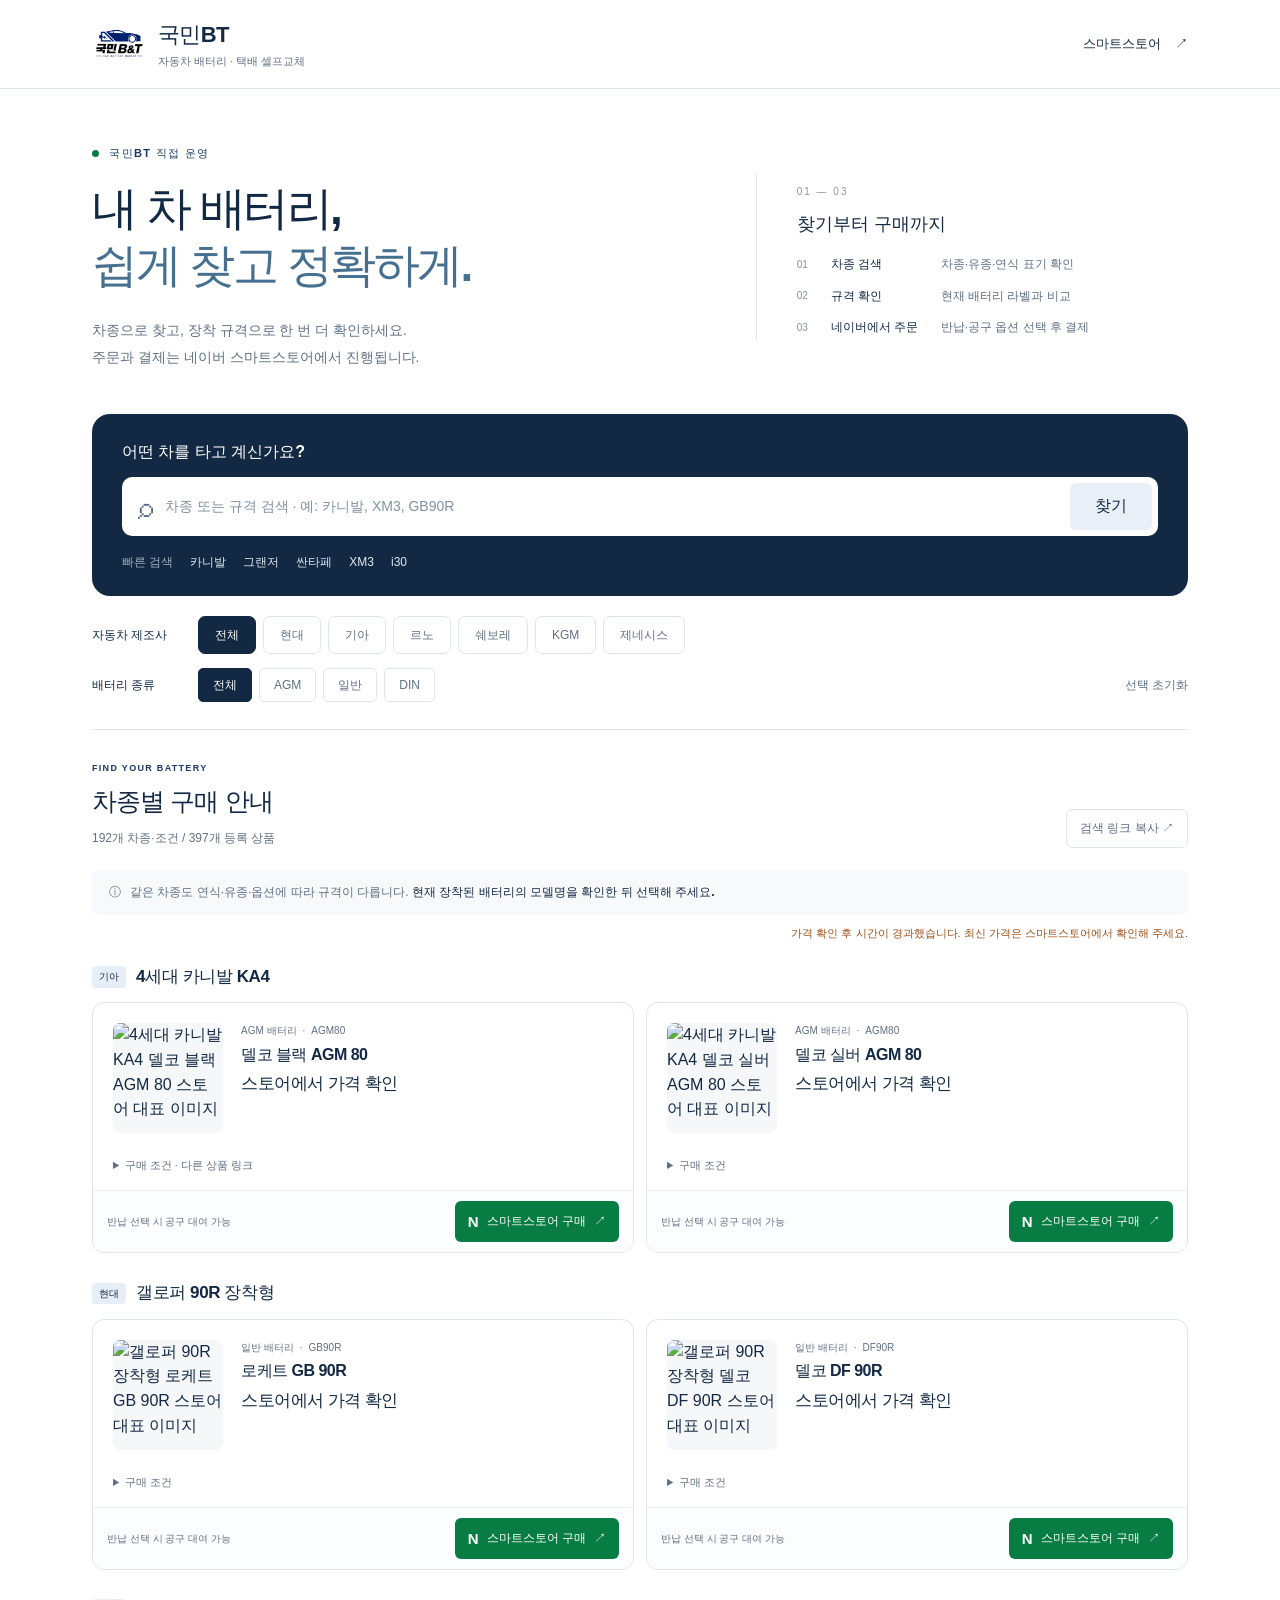
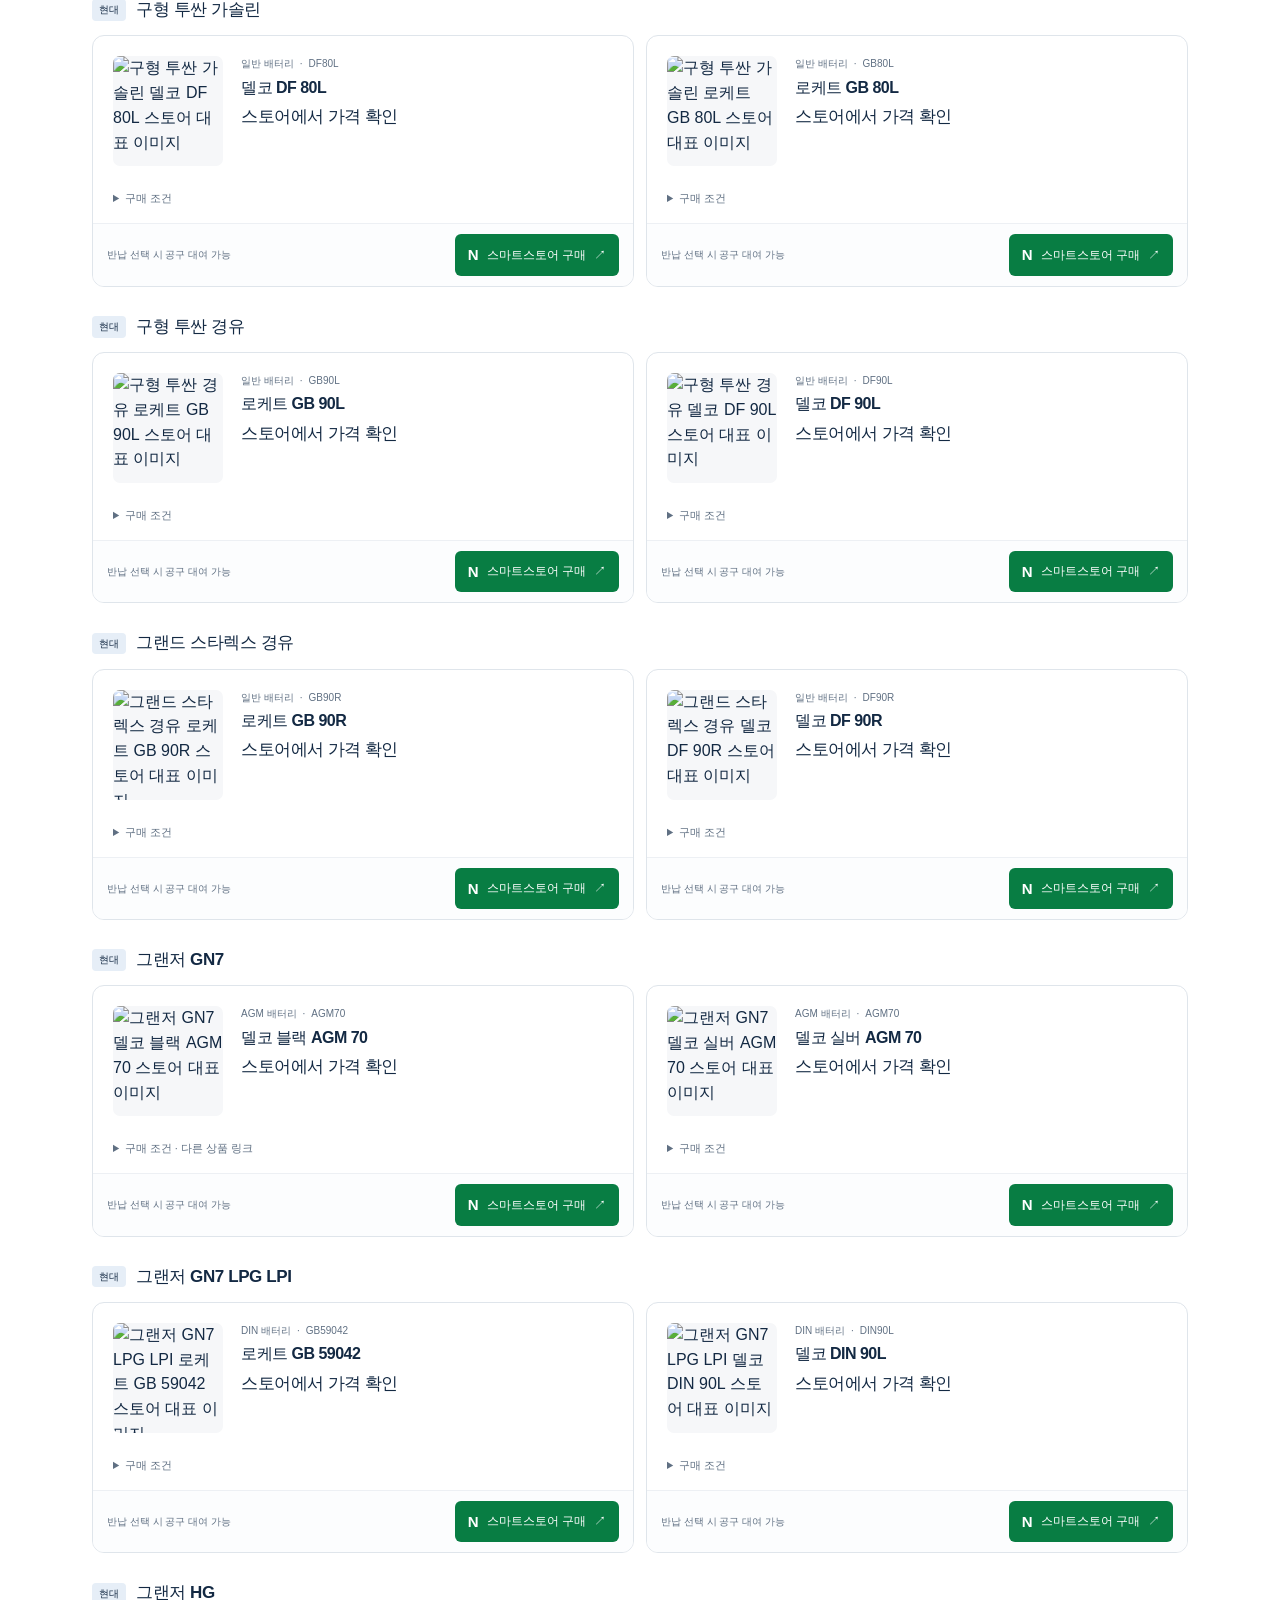
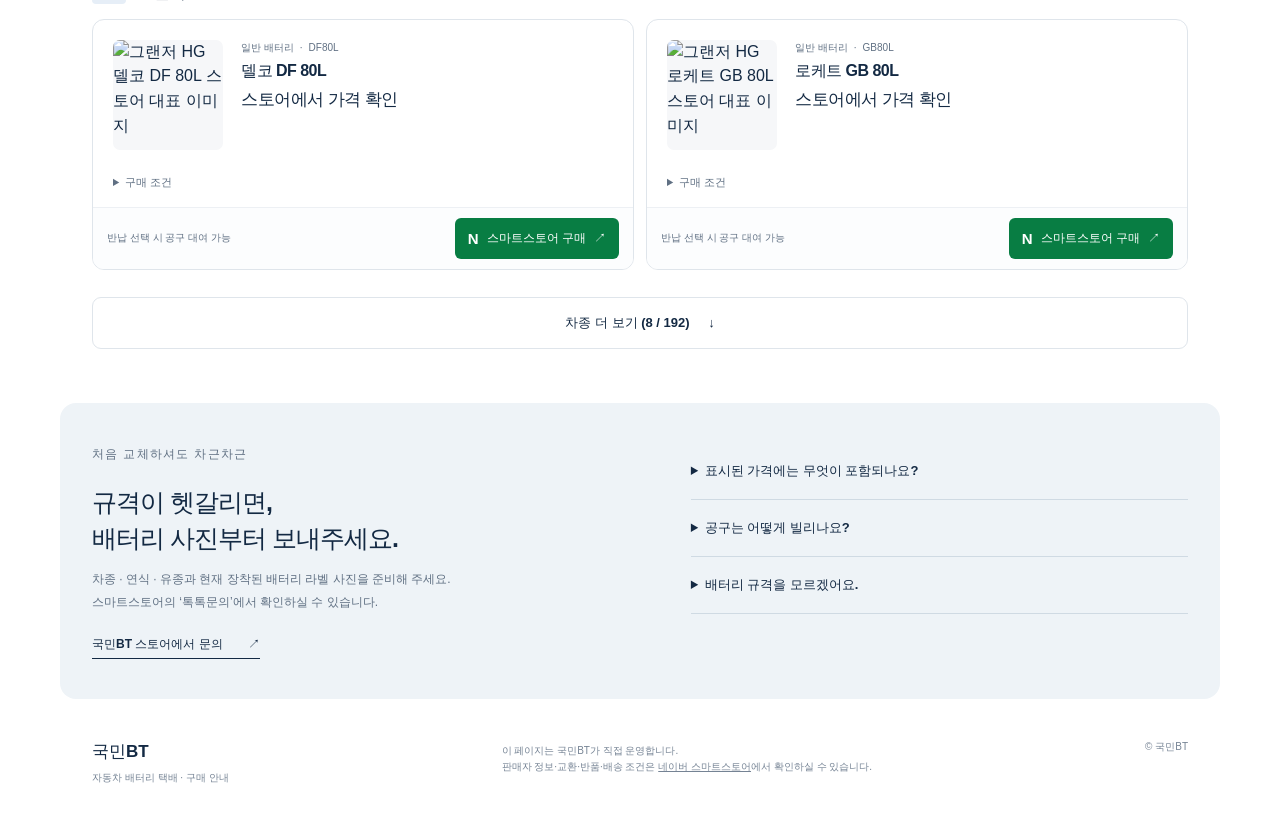
==== commit 6619613f: "Refresh KookminBT hub with current catalog and marketing-only product links" ====
--- a/index.html
+++ b/index.html
@@ -1,79 +1,45 @@
-<!DOCTYPE html><html lang="ko"><head><meta charset="utf-8">
-<meta name="viewport" content="width=device-width,initial-scale=1">
-<title>국민BT 자동차 배터리 — 차종별 구매</title>
-<meta name="description" content="국민BT 택배 셀프교체 자동차 배터리 차종별 구매. 네이버 스마트스토어 정식 판매. 정품 신선제품, 공구 무료대여, 폐배터리 무상회수.">
-<style>
-*{box-sizing:border-box;margin:0;padding:0}
-body{font-family:-apple-system,'Apple SD Gothic Neo','Malgun Gothic',sans-serif;background:#eef2f8;color:#1c2b46;padding-bottom:36px;-webkit-tap-highlight-color:transparent}
-.wrap{max-width:560px;margin:0 auto;padding:0 13px}
-.hd{background:#fff;color:#1c2b46;padding:20px 16px 18px;border-radius:0 0 22px 22px;text-align:center;box-shadow:0 3px 12px rgba(20,40,90,.09)}
-.hd img.logo{height:64px;display:inline-block}
-.hd .tag{font-size:.85rem;color:#5a6b8a;margin-top:9px;line-height:1.55}
-.hd .tag b{color:#15336e}
-.hd .trust{margin-top:11px;display:inline-flex;align-items:center;gap:6px;background:#e7f9ef;border:1px solid #9fe3bd;color:#0a7a3d;border-radius:20px;padding:5px 13px;font-size:.78rem;font-weight:800}
-.benefit{display:flex;gap:6px;max-width:560px;margin:12px auto 0;padding:0 13px}
-.benefit div{flex:1;background:#fff;border:1px solid #e2e9f4;border-radius:10px;padding:8px 4px;text-align:center;font-size:.7rem;font-weight:700;color:#3a4a68;line-height:1.35}
-.benefit div span{display:block;font-size:1.05rem;margin-bottom:1px}
-.srch{margin:14px 0 9px;position:sticky;top:8px;z-index:5}
-.srch input{width:100%;padding:13px 15px;border:2px solid #cdd9ee;border-radius:12px;font-size:1rem;background:#fff;box-shadow:0 2px 9px rgba(0,0,0,.06)}
-.srch input:focus{outline:none;border-color:#2360c4}
-.filt{display:flex;gap:6px;margin-bottom:11px}
-.filt button{flex:1;padding:9px 4px;border:1.5px solid #cdd9ee;background:#fff;border-radius:10px;font-size:.85rem;font-weight:800;color:#456;cursor:pointer}
-.filt button.on{background:#15336e;color:#fff;border-color:#15336e}
-.ask{background:#fff7e6;border:1px solid #ffd98a;border-radius:11px;padding:10px 13px;font-size:.82rem;color:#7a5b10;margin-bottom:11px;line-height:1.5}
-.ask b{color:#b5740b}
-.cnt{font-size:.78rem;color:#7384a3;margin:0 0 7px 3px}
-.grphd{font-size:.82rem;font-weight:800;color:#5f78a8;margin:15px 0 7px;padding-left:3px}
-.card{background:#fff;border:1px solid #e2e9f4;border-radius:14px;padding:12px 14px;margin-bottom:9px;display:flex;align-items:center;gap:11px;box-shadow:0 1px 5px rgba(0,0,0,.04)}
-.card .info{flex:1;min-width:0}
-.card .car{font-size:1rem;font-weight:800;color:#1c2b46;line-height:1.25}
-.card .meta{font-size:.76rem;color:#8090ad;margin-top:3px}
-.card .meta b{color:#2360c4}
-.card .price{font-weight:900;color:#15336e}
-.npay{display:flex;align-items:center;gap:5px;background:#03C75A;color:#fff;text-decoration:none;font-weight:800;font-size:.9rem;padding:11px 14px;border-radius:10px;white-space:nowrap;box-shadow:0 2px 6px rgba(3,199,90,.35)}
-.npay:active{background:#02a94c}
-.npay .n{background:#fff;color:#03C75A;width:18px;height:18px;border-radius:5px;display:inline-flex;align-items:center;justify-content:center;font-weight:900;font-size:.82rem}
-.empty{text-align:center;color:#99a;padding:28px 0;font-weight:600}
-.foot{text-align:center;font-size:.78rem;color:#7384a3;margin-top:18px;line-height:1.75}
-.foot b{color:#2360c4}
-.foot .biz{font-size:.72rem;color:#9aa7bf;margin-top:8px}
-</style></head><body>
-<div class="hd">
- <img class="logo" src="[data-uri]" alt="국민BT">
- <div class="tag">택배로 받아 <b>5분이면 셀프교체</b> · 전국 초저가<br>차종을 검색하고 바로 구매하세요</div>
- <div class="trust">🛡️ 네이버 스마트스토어 정식 판매처</div>
-</div>
-<div class="benefit">
- <div><span>🔧</span>공구 무료대여</div>
- <div><span>♻️</span>폐배터리 회수</div>
- <div><span>📅</span>최신 제조일</div>
- <div><span>⭐</span>리뷰 이벤트</div>
-</div>
-<div class="wrap">
- <div class="srch"><input id="q" type="text" placeholder="🔍 내 차종 검색 (예: 그랜저, 카니발, XM3...)"></div>
- <div class="filt"><button data-b="" class="on">전체</button><button data-b="현대">현대</button><button data-b="기아">기아</button><button data-b="쌍용">쌍용</button><button data-b="르노">르노</button></div>
- <div class="ask">🚗 <b>내 차가 안 보이거나 호환이 헷갈리세요?</b><br>네이버 톡톡 또는 유튜브 댓글에 <b>차종·연식·유종</b>을 남겨주시면 정확히 안내드립니다.</div>
- <div class="cnt" id="cnt"></div>
- <div id="list"></div>
- <div class="foot">궁금한 점은 <b>네이버 스마트스토어 톡톡</b> · <b>유튜브 국민BT 댓글</b>로<br>막히면 사장님이 1:1로 직접 봐드립니다.
- <div class="biz">국민BT · 자동차 배터리 셀프교체 택배 · 네이버 스마트스토어 정식 판매</div></div>
-</div>
-<script>
-var D=[{"car": "LF 소나타", "spec": "AGM80 LN4", "brand": "현대", "price": 94000, "mkt": "https://mkt.shopping.naver.com/link/6a658046071bd0208e355fb1"}, {"car": "LF 소나타", "spec": "AGM80 LN4", "brand": "현대", "price": 103000, "mkt": "https://mkt.shopping.naver.com/link/6a361c7f456af727e1f197d7"}, {"car": "LF 소나타 뉴라이즈", "spec": "AGM70 LN3", "brand": "현대", "price": 82000, "mkt": "https://mkt.shopping.naver.com/link/6a658046071bd0208e355fb8"}, {"car": "LF 소나타 뉴라이즈", "spec": "AGM70 LN3", "brand": "현대", "price": 87000, "mkt": "https://mkt.shopping.naver.com/link/6a361c808f2a366044c38cef"}, {"car": "그랜저 GN7", "spec": "AGM70 LN3", "brand": "현대", "price": 82000, "mkt": "https://mkt.shopping.naver.com/link/6a658046b030596f4780fbaa"}, {"car": "그랜저 GN7", "spec": "AGM70 LN3", "brand": "현대", "price": 87000, "mkt": "https://mkt.shopping.naver.com/link/6a361c80b7315c7538218565"}, {"car": "그랜저 IG 1세대", "spec": "AGM80 LN4", "brand": "현대", "price": 94000, "mkt": "https://mkt.shopping.naver.com/link/6a65804626a1f61dceb8f98f"}, {"car": "그랜저 IG 1세대", "spec": "AGM80 LN4", "brand": "현대", "price": 103000, "mkt": "https://mkt.shopping.naver.com/link/6a361c7f4e58f1369596f403"}, {"car": "그랜저IG 더뉴", "spec": "AGM70 LN3", "brand": "현대", "price": 82000, "mkt": "https://mkt.shopping.naver.com/link/6a361c80bb1d367cca33213e"}, {"car": "그랜저IG 더뉴", "spec": "AGM70 LN3", "brand": "현대", "price": 87000, "mkt": "https://mkt.shopping.naver.com/link/6a361c8085ab1823972bfb01"}, {"car": "더뉴 싼타페", "spec": "AGM70 LN3", "brand": "현대", "price": 82000, "mkt": "https://mkt.shopping.naver.com/link/6a65804626a1f61dceb8f990"}, {"car": "더뉴 싼타페", "spec": "AGM70 LN3", "brand": "현대", "price": 87000, "mkt": "https://mkt.shopping.naver.com/link/6a361c80bb1d367cca33213d"}, {"car": "소나타 DN8 휘발유", "spec": "AGM70 LN3", "brand": "현대", "price": 82000, "mkt": "https://mkt.shopping.naver.com/link/6a65804677b14c40780d6e4c"}, {"car": "소나타 DN8 휘발유", "spec": "AGM70 LN3", "brand": "현대", "price": 87000, "mkt": "https://mkt.shopping.naver.com/link/6a361c8085ab1823972bfb00"}, {"car": "싼타페 DM", "spec": "AGM80 LN4", "brand": "현대", "price": 94000, "mkt": "https://mkt.shopping.naver.com/link/6a658046b030596f4780fba4"}, {"car": "싼타페 DM", "spec": "AGM80 LN4", "brand": "현대", "price": 103000, "mkt": "https://mkt.shopping.naver.com/link/6a361c7f456af727e1f197d8"}, {"car": "싼타페 MX5", "spec": "AGM70 LN3", "brand": "현대", "price": 82000, "mkt": "https://mkt.shopping.naver.com/link/6a65804677b14c40780d6e4b"}, {"car": "싼타페 MX5", "spec": "AGM70 LN3", "brand": "현대", "price": 87000, "mkt": "https://mkt.shopping.naver.com/link/6a361c8032efe67a65f5cd1e"}, {"car": "아반떼 AD 경유", "spec": "AGM70 LN3", "brand": "현대", "price": 82000, "mkt": "https://mkt.shopping.naver.com/link/6a658046b030596f4780fba9"}, {"car": "아반떼 AD 경유", "spec": "AGM70 LN3", "brand": "현대", "price": 87000, "mkt": "https://mkt.shopping.naver.com/link/6a361c808f2a366044c38cf0"}, {"car": "아반떼 CN7 휘발유", "spec": "AGM60 LN2", "brand": "현대", "price": 66000, "mkt": "https://mkt.shopping.naver.com/link/6a658046071bd0208e355fb4"}, {"car": "아반떼 CN7 휘발유", "spec": "AGM60 LN2", "brand": "현대", "price": 70000, "mkt": "https://mkt.shopping.naver.com/link/6a361c7fbb1d367cca33213c"}, {"car": "아반떼 MD 경유", "spec": "AGM70 LN3", "brand": "현대", "price": 82000, "mkt": "https://mkt.shopping.naver.com/link/6a658046071bd0208e355fb9"}, {"car": "아반떼 MD 경유", "spec": "AGM70 LN3", "brand": "현대", "price": 87000, "mkt": "https://mkt.shopping.naver.com/link/6a361c8032efe67a65f5cd20"}, {"car": "올뉴 투싼", "spec": "AGM80 LN4", "brand": "현대", "price": 94000, "mkt": "https://mkt.shopping.naver.com/link/6a65804677b14c40780d6e48"}, {"car": "올뉴 투싼", "spec": "AGM80 LN4", "brand": "현대", "price": 103000, "mkt": "https://mkt.shopping.naver.com/link/6a361c7f4e58f1369596f404"}, {"car": "코나", "spec": "AGM60 LN2", "brand": "현대", "price": 66000, "mkt": "https://mkt.shopping.naver.com/link/6a6580463fc0f74b5414ab1f"}, {"car": "코나", "spec": "AGM60 LN2", "brand": "현대", "price": 70000, "mkt": "https://mkt.shopping.naver.com/link/6a361c7f456af727e1f197dc"}, {"car": "투싼 NX4", "spec": "AGM70 LN3", "brand": "현대", "price": 82000, "mkt": "https://mkt.shopping.naver.com/link/6a658046b030596f4780fba8"}, {"car": "투싼 NX4", "spec": "AGM70 LN3", "brand": "현대", "price": 87000, "mkt": "https://mkt.shopping.naver.com/link/6a361c80caf98b0660e682bc"}, {"car": "팰리세이드", "spec": "AGM80 LN4", "brand": "현대", "price": 94000, "mkt": "https://mkt.shopping.naver.com/link/6a65804614783f7893d145c7"}, {"car": "팰리세이드", "spec": "AGM80 LN4", "brand": "현대", "price": 103000, "mkt": "https://mkt.shopping.naver.com/link/6a361c7f7754881f84811a72"}, {"car": "4세대 카니발 KA4", "spec": "AGM80 LN4", "brand": "기아", "price": 94000, "mkt": "https://mkt.shopping.naver.com/link/6a658046071bd0208e355fae"}, {"car": "4세대 카니발 KA4", "spec": "AGM80 LN4", "brand": "기아", "price": 103000, "mkt": "https://mkt.shopping.naver.com/link/6a361c7fcaf98b0660e682b9"}, {"car": "K5 DL3 휘발유", "spec": "AGM70 LN3", "brand": "기아", "price": 82000, "mkt": "https://mkt.shopping.naver.com/link/6a6580463fc0f74b5414ab22"}, {"car": "K5 DL3 휘발유", "spec": "AGM70 LN3", "brand": "기아", "price": 87000, "mkt": "https://mkt.shopping.naver.com/link/6a361c7fb7315c7538218564"}, {"car": "K7 프리미어", "spec": "AGM70 LN3", "brand": "기아", "price": 82000, "mkt": "https://mkt.shopping.naver.com/link/6a658046071bd0208e355fb7"}, {"car": "K7 프리미어", "spec": "AGM70 LN3", "brand": "기아", "price": 87000, "mkt": "https://mkt.shopping.naver.com/link/6a361c7f4e58f1369596f407"}, {"car": "K8 휘발유", "spec": "AGM70 LN3", "brand": "기아", "price": 82000, "mkt": "https://mkt.shopping.naver.com/link/6a658046071bd0208e355fb6"}, {"car": "K8 휘발유", "spec": "AGM70 LN3", "brand": "기아", "price": 87000, "mkt": "https://mkt.shopping.naver.com/link/6a361c7f32efe67a65f5cd1d"}, {"car": "더뉴 K5", "spec": "AGM70 LN3", "brand": "기아", "price": 82000, "mkt": "https://mkt.shopping.naver.com/link/6a65804677b14c40780d6e4a"}, {"car": "더뉴 K5", "spec": "AGM70 LN3", "brand": "기아", "price": 87000, "mkt": "https://mkt.shopping.naver.com/link/6a361c7f7754881f84811a74"}, {"car": "디 올뉴 스포티지", "spec": "AGM70 LN3", "brand": "기아", "price": 82000, "mkt": "https://mkt.shopping.naver.com/link/6a65804614783f7893d145c8"}, {"car": "디 올뉴 스포티지", "spec": "AGM70 LN3", "brand": "기아", "price": 87000, "mkt": "https://mkt.shopping.naver.com/link/6a361c7f456af727e1f197dd"}, {"car": "셀토스", "spec": "AGM60 LN2", "brand": "기아", "price": 66000, "mkt": "https://mkt.shopping.naver.com/link/6a658046b030596f4780fba6"}, {"car": "셀토스", "spec": "AGM60 LN2", "brand": "기아", "price": 70000, "mkt": "https://mkt.shopping.naver.com/link/6a361c7f8f2a366044c38cec"}, {"car": "스토닉", "spec": "AGM60 LN2", "brand": "기아", "price": 66000, "mkt": "https://mkt.shopping.naver.com/link/6a658046c6480f0d46ee9c28"}, {"car": "스토닉", "spec": "AGM60 LN2", "brand": "기아", "price": 70000, "mkt": "https://mkt.shopping.naver.com/link/6a361c7f4e58f1369596f405"}, {"car": "스포티지 NQ5", "spec": "AGM70 LN3", "brand": "기아", "price": 82000, "mkt": "https://mkt.shopping.naver.com/link/6a65804614783f7893d145c9"}, {"car": "스포티지 NQ5", "spec": "AGM70 LN3", "brand": "기아", "price": 87000, "mkt": "https://mkt.shopping.naver.com/link/6a361c7f85ab1823972bfaff"}, {"car": "스포티지 더 볼드", "spec": "AGM80 LN4", "brand": "기아", "price": 94000, "mkt": "https://mkt.shopping.naver.com/link/6a6580463fc0f74b5414ab1e"}, {"car": "스포티지 더 볼드", "spec": "AGM80 LN4", "brand": "기아", "price": 103000, "mkt": "https://mkt.shopping.naver.com/link/6a361c7fbb1d367cca33213b"}, {"car": "쏘렌토 MQ4", "spec": "AGM70 LN3", "brand": "기아", "price": 82000, "mkt": "https://mkt.shopping.naver.com/link/6a658046b030596f4780fba7"}, {"car": "쏘렌토 MQ4", "spec": "AGM70 LN3", "brand": "기아", "price": 87000, "mkt": "https://mkt.shopping.naver.com/link/6a361c7fcaf98b0660e682ba"}, {"car": "올뉴 K5", "spec": "AGM80 LN4", "brand": "기아", "price": 94000, "mkt": "https://mkt.shopping.naver.com/link/6a658046c6480f0d46ee9c27"}, {"car": "올뉴 K5", "spec": "AGM80 LN4", "brand": "기아", "price": 103000, "mkt": "https://mkt.shopping.naver.com/link/6a361c7f456af727e1f197d9"}, {"car": "올뉴 K7", "spec": "AGM80 LN4", "brand": "기아", "price": 94000, "mkt": "https://mkt.shopping.naver.com/link/6a658046b030596f4780fba3"}, {"car": "올뉴 K7", "spec": "AGM80 LN4", "brand": "기아", "price": 103000, "mkt": "https://mkt.shopping.naver.com/link/6a361c7f7754881f84811a71"}, {"car": "올뉴 스포티지 QL", "spec": "AGM80 LN4", "brand": "기아", "price": 94000, "mkt": "https://mkt.shopping.naver.com/link/6a658046071bd0208e355fb0"}, {"car": "올뉴 스포티지 QL", "spec": "AGM80 LN4", "brand": "기아", "price": 103000, "mkt": "https://mkt.shopping.naver.com/link/6a361c7f7754881f84811a70"}, {"car": "리스펙 코란도", "spec": "AGM70 LN3", "brand": "쌍용", "price": 82000, "mkt": "https://mkt.shopping.naver.com/link/6a658046071bd0208e355fb3"}, {"car": "리스펙 코란도", "spec": "AGM70 LN3", "brand": "쌍용", "price": 87000, "mkt": "https://mkt.shopping.naver.com/link/6a361c7f32efe67a65f5cd1c"}, {"car": "베리뉴 티볼리", "spec": "AGM70 LN3", "brand": "쌍용", "price": 82000, "mkt": "https://mkt.shopping.naver.com/link/6a658046b030596f4780fba5"}, {"car": "베리뉴 티볼리", "spec": "AGM70 LN3", "brand": "쌍용", "price": 87000, "mkt": "https://mkt.shopping.naver.com/link/6a361c7f456af727e1f197da"}, {"car": "뷰티풀 코란도", "spec": "AGM70 LN3", "brand": "쌍용", "price": 82000, "mkt": "https://mkt.shopping.naver.com/link/6a658046c6480f0d46ee9c29"}, {"car": "뷰티풀 코란도", "spec": "AGM70 LN3", "brand": "쌍용", "price": 87000, "mkt": "https://mkt.shopping.naver.com/link/6a361c7f8f2a366044c38ced"}, {"car": "쌍용 토레스", "spec": "AGM70 LN3", "brand": "쌍용", "price": 82000, "mkt": "https://mkt.shopping.naver.com/link/6a65804677b14c40780d6e49"}, {"car": "쌍용 토레스", "spec": "AGM70 LN3", "brand": "쌍용", "price": 87000, "mkt": "https://mkt.shopping.naver.com/link/6a361c808f2a366044c38cee"}, {"car": "QM3 경유", "spec": "AGM70 LN3", "brand": "르노", "price": 82000, "mkt": "https://mkt.shopping.naver.com/link/6a658046071bd0208e355fb5"}, {"car": "QM3 경유", "spec": "AGM70 LN3", "brand": "르노", "price": 87000, "mkt": "https://mkt.shopping.naver.com/link/6a361c7f456af727e1f197de"}, {"car": "QM6 경유", "spec": "AGM70 LN3", "brand": "르노", "price": 82000, "mkt": "https://mkt.shopping.naver.com/link/6a6580463fc0f74b5414ab21"}, {"car": "QM6 경유", "spec": "AGM70 LN3", "brand": "르노", "price": 87000, "mkt": "https://mkt.shopping.naver.com/link/6a361c7fcaf98b0660e682bb"}, {"car": "XM3 휘발유", "spec": "AGM60 LN2", "brand": "르노", "price": 66000, "mkt": "https://mkt.shopping.naver.com/link/6a6580460f7dd04f9d81cf78"}, {"car": "XM3 휘발유", "spec": "AGM60 LN2", "brand": "르노", "price": 70000, "mkt": "https://mkt.shopping.naver.com/link/6a361c7f7754881f84811a73"}, {"car": "르노 캡처", "spec": "AGM60 LN2", "brand": "르노", "price": 66000, "mkt": "https://mkt.shopping.naver.com/link/6a658046071bd0208e355fb2"}, {"car": "르노 캡처", "spec": "AGM60 LN2", "brand": "르노", "price": 70000, "mkt": "https://mkt.shopping.naver.com/link/6a361c7fb7315c7538218563"}, {"car": "르노 클리오", "spec": "AGM70 LN3", "brand": "르노", "price": 82000, "mkt": "https://mkt.shopping.naver.com/link/6a6580463fc0f74b5414ab20"}, {"car": "르노 클리오", "spec": "AGM70 LN3", "brand": "르노", "price": 87000, "mkt": "https://mkt.shopping.naver.com/link/6a361c7f456af727e1f197db"}];var q='',b='';
-function won(n){return n.toLocaleString()+'원'}
-function render(){
- var f=D.filter(function(x){return (!b||x.brand===b)&&(!q||x.car.toLowerCase().indexOf(q)>=0||x.spec.toLowerCase().indexOf(q)>=0)});
- document.getElementById('cnt').textContent=f.length+'개 차종';
- var L=document.getElementById('list');L.innerHTML='';
- if(!f.length){L.innerHTML='<div class="empty">검색 결과가 없어요.<br>차종명을 다르게 입력하시거나, 위 안내처럼 문의 주세요.</div>';return}
- var cur=null;
- f.forEach(function(x){
-  if(!b&&x.brand!==cur){cur=x.brand;var h=document.createElement('div');h.className='grphd';h.textContent='● '+x.brand;L.appendChild(h)}
-  var c=document.createElement('div');c.className='card';
-  c.innerHTML='<div class="info"><div class="car">'+x.car+'</div><div class="meta"><b>'+x.spec+'</b> · <span class="price">'+won(x.price)+'</span></div></div><a class="npay" href="'+x.mkt+'" target="_blank" rel="noopener"><span class="n">N</span>구매하기</a>';
-  L.appendChild(c)})
-}
-document.getElementById('q').addEventListener('input',function(e){q=e.target.value.trim().toLowerCase();render()});
-document.querySelectorAll('.filt button').forEach(function(btn){btn.addEventListener('click',function(){b=btn.getAttribute('data-b');document.querySelectorAll('.filt button').forEach(function(x){x.classList.remove('on')});btn.classList.add('on');render()})});
-render();
-</script></body></html>+<!doctype html>
+<html lang="ko">
+<head>
+ <meta charset="utf-8"><meta name="viewport" content="width=device-width,initial-scale=1">
+ <meta name="theme-color" content="#132943">
+ <title>국민BT | 내 차 배터리 찾기</title>
+ <meta name="description" content="국민BT가 직접 운영하는 자동차 배터리 구매 안내. 차종과 장착 규격을 확인하고 네이버 스마트스토어에서 주문하세요.">
+ <link rel="stylesheet" href="assets/style.css">
+ <script defer src="assets/catalog.js"></script><script defer src="assets/app.js"></script>
+</head>
+<body>
+<a class="skip" href="#finder">차종 검색으로 바로가기</a>
+<header class="site-header"><div class="container header-inner">
+ <a class="brand" href="./" aria-label="국민BT 처음으로"><img src="assets/logo.png" alt="국민BT"><span>국민BT<small>자동차 배터리 · 택배 셀프교체</small></span></a>
+ <a class="store-link" href="https://smartstore.naver.com/hanarobattery" target="_blank" rel="noopener">스마트스토어 <span aria-hidden="true">↗</span></a>
+</div></header>
+<main>
+ <section class="hero container" aria-labelledby="hero-title">
+  <div><p class="eyebrow"><span></span> 국민BT 직접 운영</p>
+   <h1 id="hero-title">내 차 배터리,<br><em>쉽게 찾고 정확하게.</em></h1>
+   <p class="hero-copy">차종으로 찾고, 장착 규격으로 한 번 더 확인하세요.<br>주문과 결제는 네이버 스마트스토어에서 진행됩니다.</p>
+  </div>
+  <aside class="hero-note"><span class="note-number">01 — 03</span><h2>찾기부터 구매까지</h2><ol><li><b>차종 검색</b><span>차종·유종·연식 표기 확인</span></li><li><b>규격 확인</b><span>현재 배터리 라벨과 비교</span></li><li><b>네이버에서 주문</b><span>반납·공구 옵션 선택 후 결제</span></li></ol></aside>
+ </section>
+ <section id="finder" class="container finder" aria-label="차종별 상품 찾기">
+  <div class="search-box"><label for="search">어떤 차를 타고 계신가요?</label><form id="search-form" role="search"><span class="search-icon" aria-hidden="true">⌕</span><input id="search" type="search" placeholder="차종 또는 규격 검색 · 예: 카니발, XM3, GB90R" autocomplete="off"><button type="submit">찾기</button></form>
+   <div class="quick"><span>빠른 검색</span><button data-query="카니발">카니발</button><button data-query="그랜저">그랜저</button><button data-query="싼타페">싼타페</button><button data-query="XM3">XM3</button><button data-query="i30">i30</button></div>
+  </div>
+  <div class="filter-row"><span class="filter-label" id="maker-label">자동차 제조사</span><div id="makers" class="chips" role="group" aria-labelledby="maker-label"></div></div>
+  <div class="filter-row type-row"><span class="filter-label" id="type-label">배터리 종류</span><div id="types" class="chips compact" role="group" aria-labelledby="type-label"></div><button id="reset" class="text-button">선택 초기화</button></div>
+ </section>
+ <section class="container results-section" aria-labelledby="results-title">
+  <div class="results-head"><div><p class="eyebrow">FIND YOUR BATTERY</p><h2 id="results-title">차종별 구매 안내</h2><p id="result-count" role="status" aria-live="polite"></p></div><button id="share" class="share-button" aria-label="현재 검색 링크 복사">검색 링크 복사 ↗</button></div>
+  <div class="selection-note"><span aria-hidden="true">ⓘ</span><p>같은 차종도 연식·유종·옵션에 따라 규격이 다릅니다. <strong>현재 장착된 배터리의 모델명을 확인한 뒤 선택해 주세요.</strong></p></div>
+  <p id="freshness" class="freshness"></p>
+  <div id="results"></div>
+  <button id="more" class="more-button" hidden>차종 더 보기 <span aria-hidden="true">↓</span></button>
+  <div id="empty" class="empty" hidden><span aria-hidden="true">⌕</span><h3>검색 결과가 없습니다</h3><p>차종명을 짧게 입력하거나 선택한 필터를 해제해 보세요.<br>규격이 확실하지 않다면 사진으로 먼저 문의해 주세요.</p><button id="empty-reset">필터 초기화</button><a href="https://smartstore.naver.com/hanarobattery" target="_blank" rel="noopener">스토어에서 문의 ↗</a></div>
+ </section>
+ <section class="container help" aria-labelledby="help-title"><div><p class="eyebrow">처음 교체하셔도 차근차근</p><h2 id="help-title">규격이 헷갈리면,<br>배터리 사진부터 보내주세요.</h2><p>차종 · 연식 · 유종과 현재 장착된 배터리 라벨 사진을 준비해 주세요.<br>스마트스토어의 ‘톡톡문의’에서 확인하실 수 있습니다.</p><a href="https://smartstore.naver.com/hanarobattery" target="_blank" rel="noopener">국민BT 스토어에서 문의 <span aria-hidden="true">↗</span></a></div><div class="help-details"><details><summary>표시된 가격에는 무엇이 포함되나요?</summary><p>상품의 기본 규격과 폐배터리 반납 선택 기준입니다. 배송비는 별도 표시하며, 미반납 가격은 각 상품에서 펼쳐 볼 수 있습니다. 쿠폰·개인별 혜택과 도서산간 배송 조건은 스토어에서 확인해 주세요.</p></details><details><summary>공구는 어떻게 빌리나요?</summary><p>상품의 폐배터리 반납·공구 대여 옵션을 확인해 주세요. 상품별 대여 조건과 반납 절차는 해당 상세페이지에서 안내합니다.</p></details><details><summary>배터리 규격을 모르겠어요.</summary><p>연식만으로 규격이 확정되지 않는 차량도 있습니다. 기존 배터리의 모델명·단자 방향을 확인하거나, 라벨이 보이는 사진을 스토어 톡톡문의로 보내주세요.</p></details></div></section>
+</main>
+<footer class="container footer"><div><b>국민BT</b><p>자동차 배터리 택배 · 구매 안내</p></div><p>이 페이지는 국민BT가 직접 운영합니다.<br>판매자 정보·교환·반품·배송 조건은 <a href="https://smartstore.naver.com/hanarobattery" target="_blank" rel="noopener">네이버 스마트스토어</a>에서 확인하실 수 있습니다.</p><span>© 국민BT</span></footer>
+<div id="toast" class="toast" role="status" hidden></div>
+<noscript><p class="container">상품 검색에 JavaScript가 필요합니다. <a href="https://smartstore.naver.com/hanarobattery">국민BT 스마트스토어 바로가기</a></p></noscript>
+</body></html>
--- a/assets/style.css
+++ b/assets/style.css
@@ -0,0 +1,8 @@
+@charset "UTF-8";
+:root{--ink:#132943;--muted:#607083;--line:#dfe5eb;--navy:#183a63;--paper:#f7f9fb;--green:#087d43;--accent:#e6eef7;font-family:"Pretendard","Noto Sans KR",-apple-system,BlinkMacSystemFont,"Malgun Gothic",sans-serif;color:var(--ink);font-synthesis:none}*{box-sizing:border-box}body{margin:0;background:#fff;line-height:1.55}button,input{font:inherit}button,a{-webkit-tap-highlight-color:transparent}button{cursor:pointer}a{color:inherit;text-decoration:none}button:focus-visible,a:focus-visible,input:focus-visible,summary:focus-visible{outline:3px solid #3874bd;outline-offset:4px}button{border:0}button[hidden],[hidden]{display:none!important}.container{max-width:1160px;margin:0 auto;padding-left:32px;padding-right:32px}.skip{position:absolute;top:-60px;left:20px;background:white;padding:12px;z-index:20}.skip:focus{top:8px}.site-header{border-bottom:1px solid var(--line);background:white}.header-inner{height:88px;display:flex;align-items:center;justify-content:space-between;gap:16px}.brand{display:flex;align-items:center;gap:12px;font-weight:850;font-size:22px;letter-spacing:-.6px}.brand img{width:54px;height:54px;object-fit:contain}.brand small{display:block;font-size:11px;font-weight:500;letter-spacing:0;color:var(--muted)}.store-link{font-size:13px;font-weight:700;white-space:nowrap}.store-link span{margin-left:10px}.hero{padding-top:56px;padding-bottom:44px;display:grid;grid-template-columns:1.35fr 1fr;gap:80px;align-items:center}.eyebrow{font-size:11px;font-weight:800;letter-spacing:1.3px;margin:0 0 18px;color:var(--navy)}.eyebrow>span{display:inline-block;width:7px;height:7px;border-radius:50%;background:var(--green);margin-right:6px}h1{font-size:46px;line-height:1.23;letter-spacing:-2.5px;margin:0;font-weight:850}h1 em{font-style:normal;color:#477090}.hero-copy{font-size:14px;color:var(--muted);line-height:1.9;margin:24px 0 0}.hero-note{border-left:1px solid var(--line);padding:4px 0 4px 40px}.note-number{font-size:10px;color:#8a98a7;letter-spacing:2px}.hero-note h2{font-size:18px;margin:8px 0 16px}.hero-note ol{list-style:none;counter-reset:step;margin:0;padding:0;display:grid;gap:13px}.hero-note li{counter-increment:step;display:grid;grid-template-columns:24px 100px 1fr;gap:10px;align-items:center;font-size:12px}.hero-note li:before{content:"0" counter(step);font-size:10px;color:#8292a3}.hero-note li span{color:var(--muted)}.finder{scroll-margin-top:24px}.search-box{background:var(--ink);border-radius:18px;padding:26px 30px 20px;color:white}.search-box label{display:block;font-size:16px;font-weight:700;margin-bottom:12px}.search-box form{display:flex;align-items:center;border-radius:10px;background:white;padding:6px;gap:10px}.search-icon{font-size:30px;color:#536a82;padding-left:10px;line-height:1}.search-box input{color:var(--ink);background:transparent;min-width:0;width:100%;border:0;padding:11px 2px;outline:none;font-size:16px}.search-box input::placeholder{color:#8090a0;font-size:14px}.search-box form button{background:#e8eff7;color:var(--ink);font-weight:800;border-radius:6px;padding:11px 25px;white-space:nowrap}.quick{display:flex;align-items:center;gap:17px;flex-wrap:wrap;margin-top:13px;font-size:12px}.quick>span{color:#9badc3}.quick button{background:none;color:#e0e8f1;padding:4px 0}.quick button:hover{text-decoration:underline}.filter-row{display:flex;align-items:center;gap:16px;margin-top:20px}.filter-label{font-size:12px;font-weight:700;flex:0 0 90px}.chips{display:flex;flex-wrap:wrap;gap:7px}.chips button{padding:9px 16px;border:1px solid var(--line);border-radius:7px;background:white;color:var(--muted);font-size:12px;min-height:38px}.chips button[aria-pressed=true]{background:var(--ink);border-color:var(--ink);color:white;font-weight:700}.type-row{margin-top:12px;padding-bottom:24px;border-bottom:1px solid var(--line)}.compact button{padding:6px 14px;min-height:34px;border-radius:5px}.text-button{margin-left:auto;background:transparent;font-size:12px;color:var(--muted);white-space:nowrap;padding:10px 0}.results-section{padding-top:32px;padding-bottom:54px}.results-head{display:flex;justify-content:space-between;align-items:end;gap:16px}.results-head .eyebrow{font-size:9px;margin-bottom:6px}.results-head h2{font-size:25px;margin:0;letter-spacing:-.9px}.results-head p#result-count{color:var(--muted);font-size:12px;margin:9px 0 0}.share-button{border:1px solid var(--line);background:white;border-radius:7px;padding:9px 13px;color:var(--muted);font-size:12px;white-space:nowrap}.selection-note{display:flex;gap:9px;background:var(--paper);padding:13px 17px;border-radius:8px;margin-top:22px;font-size:12px;color:var(--muted)}.selection-note p{margin:0}.selection-note strong{color:var(--ink);font-weight:600}.freshness{font-size:11px;color:#7b8997;text-align:right;margin:10px 0 22px}.freshness.stale{color:#9b4d16}.vehicle{margin-bottom:27px}.vehicle-heading{display:flex;gap:10px;align-items:center;margin-bottom:12px}.maker-badge{font-size:10px;border-radius:4px;background:var(--accent);padding:3px 7px;white-space:nowrap}.vehicle-heading h3{font-size:17px;letter-spacing:-.4px;margin:0}.product-grid{display:grid;grid-template-columns:1fr 1fr;gap:12px}.product-card{border:1px solid var(--line);border-radius:12px;overflow:hidden;display:flex;flex-direction:column;background:white;transition:border-color .18s,box-shadow .18s}.product-card:hover{border-color:#9eb2c7;box-shadow:0 4px 18px #112d4610}.product-main{display:flex;gap:18px;padding:20px;flex:1;min-width:0}.product-photo{width:110px;height:110px;border-radius:7px;object-fit:contain;background:#f6f7f9;flex:0 0 110px}.product-info{min-width:0;flex:1}.product-tags{display:flex;gap:6px;font-size:10px;color:var(--muted);align-items:center;margin-bottom:5px}.product-info h4{font-size:16px;letter-spacing:-.5px;margin:0 0 7px;line-height:1.4}.price-condition{font-size:10px;color:var(--muted);margin:0}.price{font-size:25px;letter-spacing:-1px;font-weight:850;margin:0 0 2px;color:var(--ink);line-height:1.35}.price small{font-size:13px;font-weight:650;letter-spacing:0;margin-left:2px}.price.link-price{font-size:17px;letter-spacing:-.5px;margin:4px 0}.shipping{font-size:11px;color:var(--muted);margin:0}.card-bottom{border-top:1px solid #edf0f4;display:flex;justify-content:space-between;align-items:center;padding:10px 14px;gap:12px;background:#fcfdfe}.card-bottom>span{color:var(--muted);font-size:10px}.buy{display:flex;gap:8px;align-items:center;justify-content:center;padding:9px 13px;background:var(--green);border-radius:6px;color:white;font-size:12px;font-weight:750;white-space:nowrap;min-height:39px}.buy:hover{background:#066536}.buy .n{font-size:15px;font-weight:900}.disabled-buy{font-size:12px;color:var(--muted);padding:10px}.product-extra{font-size:11px;color:var(--muted);padding:0 20px 12px}.product-extra summary{cursor:pointer;padding:4px 0}.product-extra p{margin:6px 0}.product-extra a{text-decoration:underline;text-underline-offset:3px}.duplicate-links{display:grid;gap:6px;margin-top:8px}.more-button{width:100%;padding:15px;background:white;border:1px solid var(--line);border-radius:9px;color:var(--ink);font-size:13px;font-weight:700}.more-button span{margin-left:15px}.empty{text-align:center;background:var(--paper);padding:48px 20px;border-radius:12px}.empty>span{font-size:40px}.empty h3{margin:12px 0}.empty p{font-size:13px;color:var(--muted)}.empty button,.empty>a{display:inline-block;margin:12px 5px 0;padding:11px 16px;border-radius:6px;background:var(--ink);color:white;font-size:12px}.empty>a{background:white;color:var(--ink);border:1px solid var(--line)}.help{background:#eef3f7;padding-top:40px;padding-bottom:40px;border-radius:16px;display:grid;grid-template-columns:1.1fr 1fr;gap:52px}.help h2{font-size:25px;letter-spacing:-1px;line-height:1.45;margin:0}.help p{font-size:12px;color:var(--muted);line-height:1.9}.help>div>a{font-size:12px;font-weight:700;display:inline-flex;gap:25px;border-bottom:1px solid var(--ink);padding-bottom:5px;margin-top:9px}.help-details details{border-bottom:1px solid #cfdae3}.help-details summary{font-size:13px;cursor:pointer;font-weight:650;padding:18px 0}.help-details p{margin:0 0 17px}.footer{display:flex;align-items:start;justify-content:space-between;gap:30px;padding-top:40px;padding-bottom:40px;font-size:10px;color:#758394}.footer b{font-size:17px;color:var(--ink)}.footer p{margin:4px 0}.footer a{text-decoration:underline}.footer>span{white-space:nowrap}.toast{position:fixed;bottom:24px;left:50%;transform:translateX(-50%);background:var(--ink);color:white;padding:12px 20px;border-radius:8px;font-size:13px;box-shadow:0 5px 25px #0002;z-index:50;max-width:90vw;text-align:center}
+@media(min-width:1300px){.hero{padding-top:64px;padding-bottom:52px}}
+@media(max-width:800px){.container{padding-left:22px;padding-right:22px}.hero{gap:25px;grid-template-columns:1fr 1fr}.hero-note{padding-left:24px}.hero-note li{grid-template-columns:20px 1fr;gap:4px 8px}.hero-note li span{grid-column:2}.hero h1{font-size:37px}.product-main{gap:12px;padding:15px}.product-photo{width:80px;height:90px;flex-basis:80px}.product-info h4{font-size:14px}.price{font-size:23px}.card-bottom>span{display:none}.card-bottom{justify-content:end}.help{gap:24px;margin:0 22px}}
+@media(max-width:600px){.container{padding-left:18px;padding-right:18px}.header-inner{height:72px}.brand{font-size:20px;gap:7px}.brand img{width:42px;height:42px}.brand small{font-size:9px}.store-link{font-size:11px}.store-link span{margin-left:3px}.hero{display:block;padding-top:32px;padding-bottom:28px}.hero .eyebrow{font-size:10px;margin-bottom:15px}.hero h1{font-size:35px;letter-spacing:-1.8px}.hero-copy{font-size:12px;line-height:1.8;margin-top:17px}.hero-note{display:none}.search-box{border-radius:12px;padding:20px 16px 15px}.search-box label{font-size:14px}.search-box form{gap:4px;padding:5px}.search-icon{padding-left:5px;font-size:26px}.search-box input{font-size:16px;padding:9px 0}.search-box input::placeholder{font-size:11px}.search-box form button{font-size:12px;padding:10px 13px}.quick{gap:13px;font-size:11px;margin-top:10px}.quick>span{font-size:10px}.filter-row{display:block;margin-top:17px}.filter-label{display:block;font-size:11px;margin-bottom:8px}.chips{gap:6px}.chips button{font-size:11px;padding:8px 12px;min-height:36px}.type-row{position:relative;padding-bottom:19px;margin-top:14px}.compact button{padding:6px 13px;min-height:34px}.text-button{position:absolute;right:0;top:24px;font-size:10px}.results-section{padding-top:25px;padding-bottom:35px}.results-head{gap:8px}.results-head h2{font-size:22px}.results-head p#result-count{font-size:11px}.share-button{font-size:10px;padding:8px}.selection-note{font-size:11px;padding:11px 12px;margin-top:17px}.selection-note strong{display:block}.freshness{font-size:9px;margin-bottom:18px;text-align:left}.vehicle-heading h3{font-size:15px}.maker-badge{font-size:9px}.product-grid{grid-template-columns:1fr;gap:9px}.product-main{padding:18px;gap:19px}.product-photo{width:100px;height:104px;flex-basis:100px}.product-info h4{font-size:16px}.price{font-size:26px}.price-condition{font-size:10px}.shipping{font-size:10px}.card-bottom{padding:10px 14px;justify-content:space-between}.card-bottom>span{display:block}.buy{font-size:12px;padding:9px 13px}.product-extra{padding-left:18px;padding-right:18px}.help{margin:0 18px;display:block;padding:28px 22px}.help h2{font-size:23px}.help .eyebrow{font-size:10px;margin-bottom:12px}.help-details{margin-top:20px}.footer{flex-wrap:wrap;gap:14px;padding-top:28px;padding-bottom:32px}.footer>p{width:100%;order:3}.footer>span{margin-left:auto}.vehicle{margin-bottom:24px}}
+@media(prefers-reduced-motion:reduce){*{scroll-behavior:auto!important;transition:none!important}}
+@media(min-width:801px) and (max-width:1050px){.hero{gap:35px;grid-template-columns:1.35fr 1fr}.hero-note{padding-left:24px}.hero-note li{grid-template-columns:20px 1fr;gap:3px 8px}.hero-note li span{grid-column:2}}
+@media(max-width:600px){.type-row .text-button{top:-10px}}
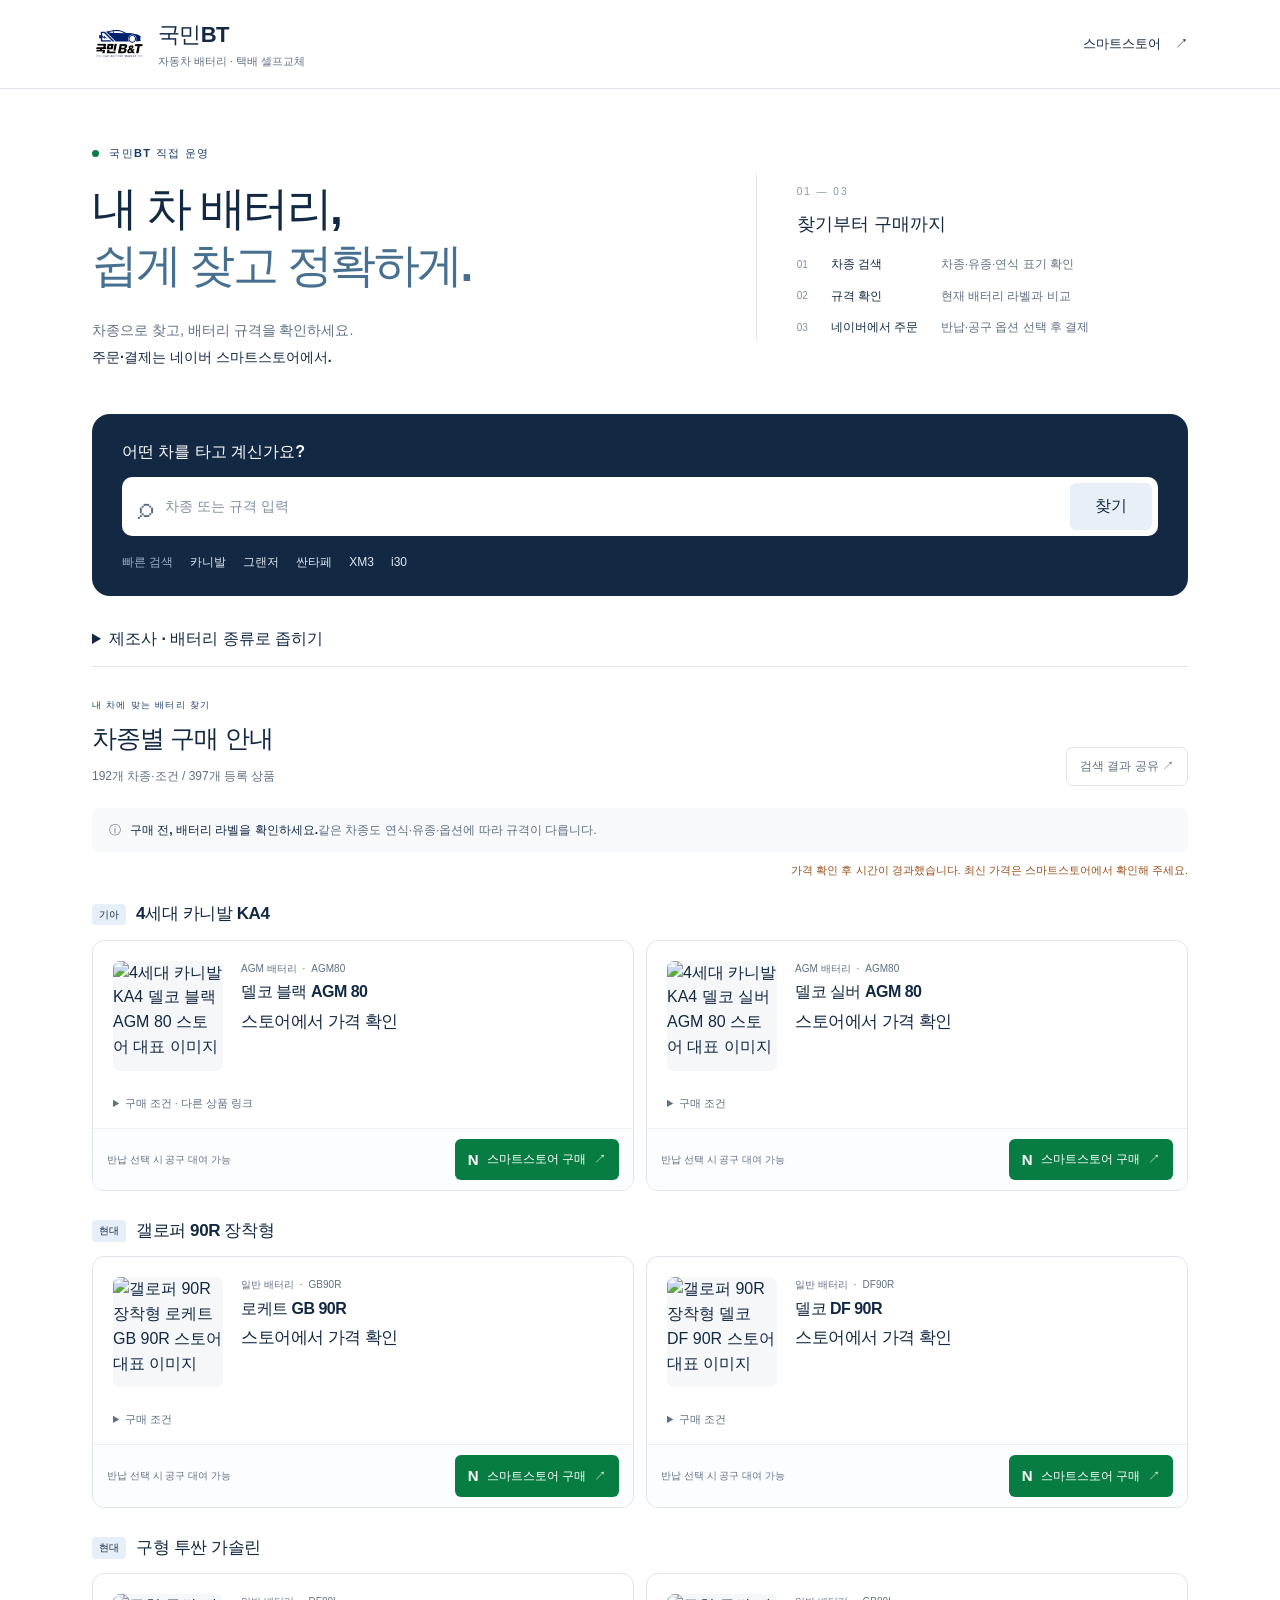
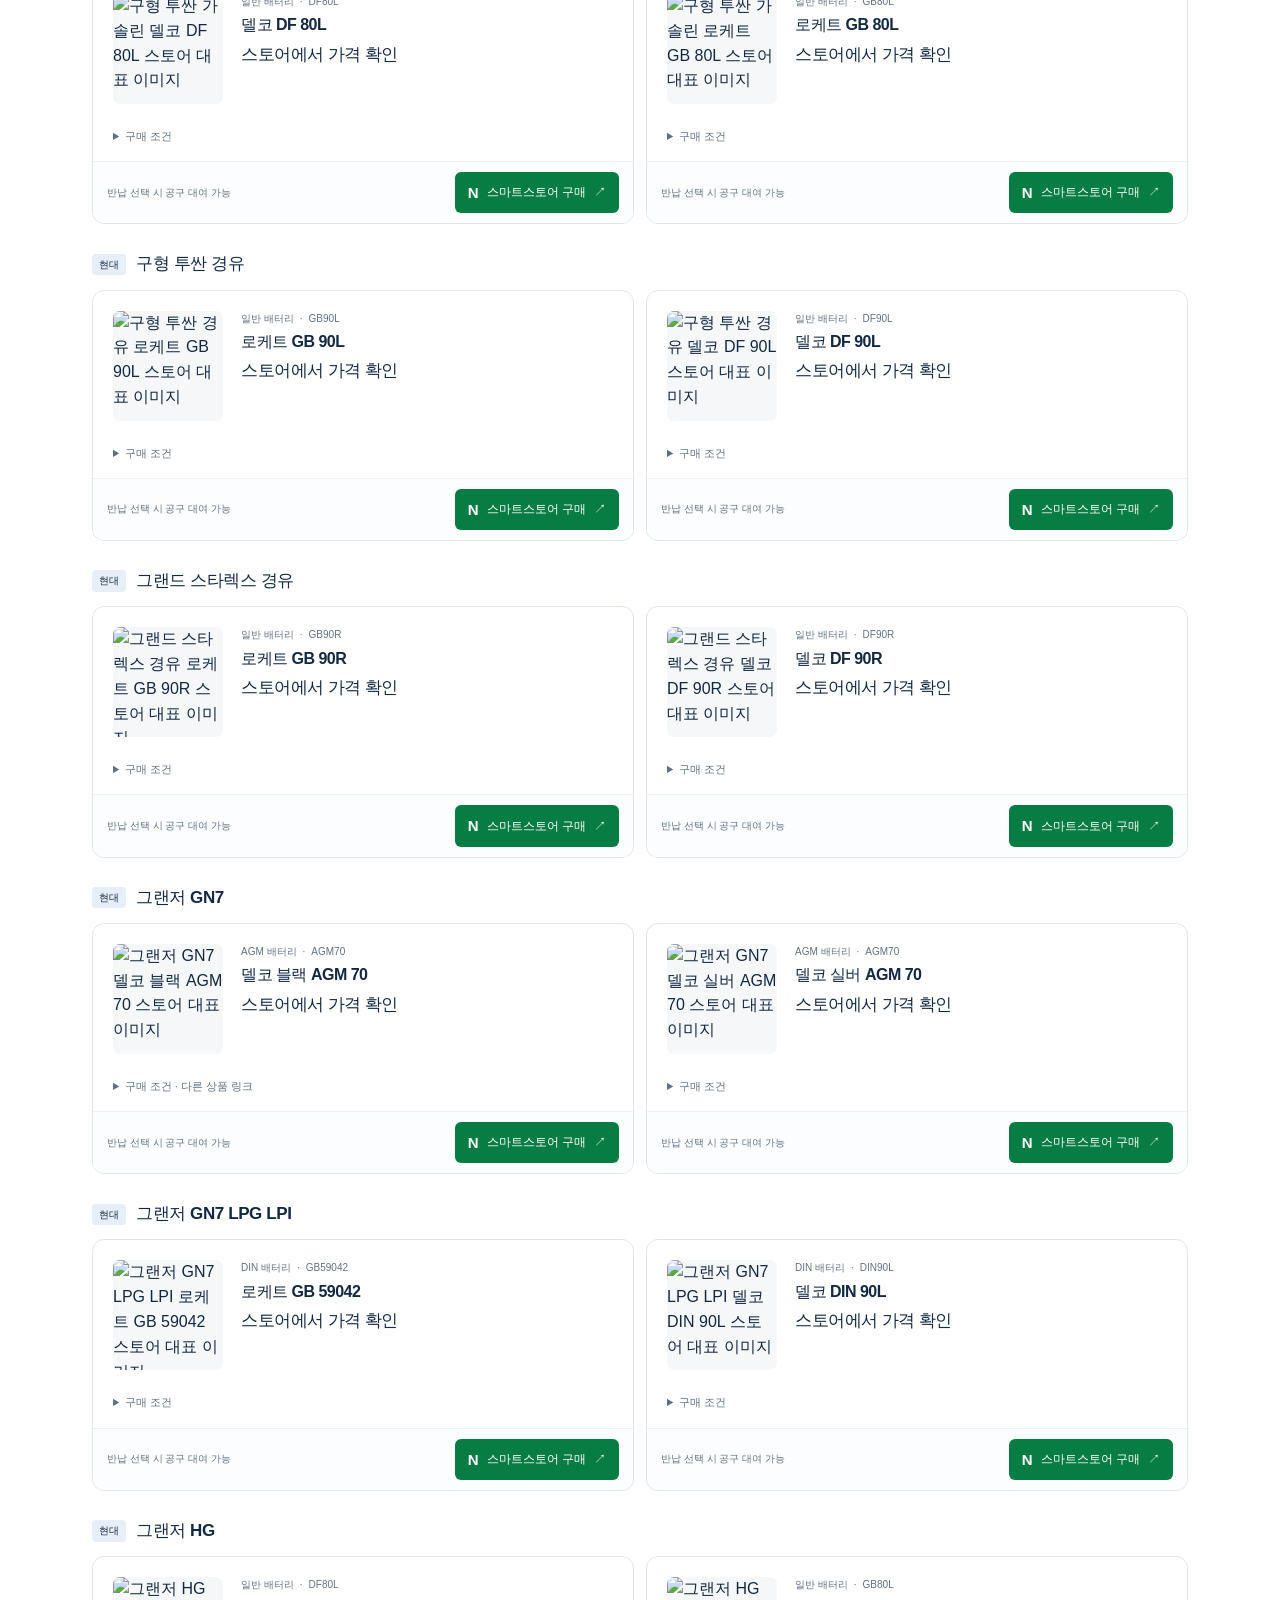
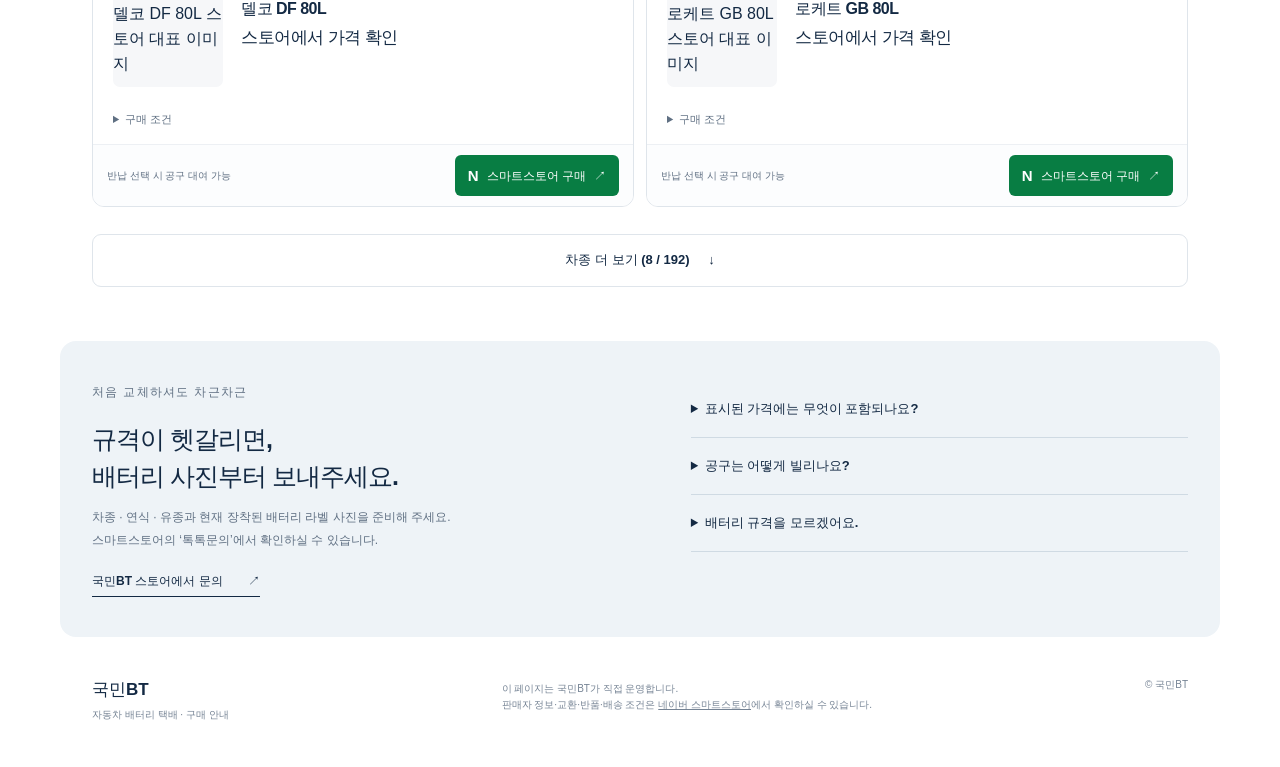
==== commit edde3515: "Improve mobile typography and purchase card layout" ====
--- a/index.html
+++ b/index.html
@@ -5,7 +5,7 @@
  <meta name="theme-color" content="#132943">
  <title>국민BT | 내 차 배터리 찾기</title>
  <meta name="description" content="국민BT가 직접 운영하는 자동차 배터리 구매 안내. 차종과 장착 규격을 확인하고 네이버 스마트스토어에서 주문하세요.">
- <link rel="stylesheet" href="assets/style.css">
+ <link rel="stylesheet" href="assets/style.css"><link rel="stylesheet" href="assets/mobile.css">
  <script defer src="assets/catalog.js"></script><script defer src="assets/app.js"></script>
 </head>
 <body>
@@ -18,20 +18,20 @@
  <section class="hero container" aria-labelledby="hero-title">
   <div><p class="eyebrow"><span></span> 국민BT 직접 운영</p>
    <h1 id="hero-title">내 차 배터리,<br><em>쉽게 찾고 정확하게.</em></h1>
-   <p class="hero-copy">차종으로 찾고, 장착 규격으로 한 번 더 확인하세요.<br>주문과 결제는 네이버 스마트스토어에서 진행됩니다.</p>
+   <p class="hero-copy">차종으로 찾고, 배터리 규격을 확인하세요.<br><strong>주문·결제는 네이버 스마트스토어에서.</strong></p>
   </div>
   <aside class="hero-note"><span class="note-number">01 — 03</span><h2>찾기부터 구매까지</h2><ol><li><b>차종 검색</b><span>차종·유종·연식 표기 확인</span></li><li><b>규격 확인</b><span>현재 배터리 라벨과 비교</span></li><li><b>네이버에서 주문</b><span>반납·공구 옵션 선택 후 결제</span></li></ol></aside>
  </section>
  <section id="finder" class="container finder" aria-label="차종별 상품 찾기">
-  <div class="search-box"><label for="search">어떤 차를 타고 계신가요?</label><form id="search-form" role="search"><span class="search-icon" aria-hidden="true">⌕</span><input id="search" type="search" placeholder="차종 또는 규격 검색 · 예: 카니발, XM3, GB90R" autocomplete="off"><button type="submit">찾기</button></form>
+  <div class="search-box"><label for="search">어떤 차를 타고 계신가요?</label><form id="search-form" role="search"><span class="search-icon" aria-hidden="true">⌕</span><input id="search" type="search" placeholder="차종 또는 규격 입력" autocomplete="off"><button type="submit">찾기</button></form>
    <div class="quick"><span>빠른 검색</span><button data-query="카니발">카니발</button><button data-query="그랜저">그랜저</button><button data-query="싼타페">싼타페</button><button data-query="XM3">XM3</button><button data-query="i30">i30</button></div>
   </div>
-  <div class="filter-row"><span class="filter-label" id="maker-label">자동차 제조사</span><div id="makers" class="chips" role="group" aria-labelledby="maker-label"></div></div>
-  <div class="filter-row type-row"><span class="filter-label" id="type-label">배터리 종류</span><div id="types" class="chips compact" role="group" aria-labelledby="type-label"></div><button id="reset" class="text-button">선택 초기화</button></div>
+  <details class="filter-options" id="filter-options"><summary>제조사 · 배터리 종류로 좁히기</summary><div class="filter-row"><span class="filter-label" id="maker-label">자동차 제조사</span><div id="makers" class="chips" role="group" aria-labelledby="maker-label"></div></div>
+  <div class="filter-row type-row"><span class="filter-label" id="type-label">배터리 종류</span><div id="types" class="chips compact" role="group" aria-labelledby="type-label"></div><button id="reset" class="text-button">선택 초기화</button></div></details>
  </section>
  <section class="container results-section" aria-labelledby="results-title">
-  <div class="results-head"><div><p class="eyebrow">FIND YOUR BATTERY</p><h2 id="results-title">차종별 구매 안내</h2><p id="result-count" role="status" aria-live="polite"></p></div><button id="share" class="share-button" aria-label="현재 검색 링크 복사">검색 링크 복사 ↗</button></div>
-  <div class="selection-note"><span aria-hidden="true">ⓘ</span><p>같은 차종도 연식·유종·옵션에 따라 규격이 다릅니다. <strong>현재 장착된 배터리의 모델명을 확인한 뒤 선택해 주세요.</strong></p></div>
+  <div class="results-head"><div><p class="eyebrow">내 차에 맞는 배터리 찾기</p><h2 id="results-title">차종별 구매 안내</h2><p id="result-count" role="status" aria-live="polite"></p></div><button id="share" class="share-button" aria-label="현재 검색 링크 복사">검색 결과 공유 ↗</button></div>
+  <div class="selection-note"><span aria-hidden="true">ⓘ</span><p><strong>구매 전, 배터리 라벨을 확인하세요.</strong>같은 차종도 연식·유종·옵션에 따라 규격이 다릅니다.</p></div>
   <p id="freshness" class="freshness"></p>
   <div id="results"></div>
   <button id="more" class="more-button" hidden>차종 더 보기 <span aria-hidden="true">↓</span></button>
--- a/assets/mobile.css
+++ b/assets/mobile.css
@@ -0,0 +1,102 @@
+/* Mobile review candidate only; not published. */
+.filter-options{margin-top:16px;border-bottom:1px solid var(--line)}
+.filter-options>summary{padding:15px 0;font-size:16px;font-weight:700;cursor:pointer}
+.filter-options .type-row{border-bottom:0}
+.shipping span{display:inline-block;margin-right:8px}
+.shipping strong{display:inline-block;font-weight:700;color:var(--ink)}
+.hero-copy strong{font-weight:600;color:var(--ink)}
+@media(max-width:800px){
+ :root{--muted:#46586b}
+ body{font-size:16px;line-height:1.65}
+ .container{padding-left:16px;padding-right:16px}
+ .header-inner{height:76px;gap:12px}
+ .brand{font-size:24px;gap:8px;letter-spacing:-.7px}
+ .brand img{width:42px;height:42px}
+ .brand small{display:none}
+ .store-link{font-size:14px;min-height:44px;display:flex;align-items:center}
+ .store-link span{margin-left:5px}
+ .hero{display:block;padding-top:24px;padding-bottom:24px}
+ .hero-note{display:none}
+ .hero .eyebrow{font-size:14px;letter-spacing:.2px;margin-bottom:12px}
+ .hero h1{font-size:34px;letter-spacing:-1.7px;line-height:1.25}
+ .hero-copy{font-size:17px;line-height:1.7;margin-top:16px;word-break:keep-all}
+ .hero-copy br{display:none}
+ .hero-copy strong{display:block;margin-top:4px}
+ .search-box{padding:20px 16px 16px;border-radius:14px}
+ .search-box label{font-size:21px;line-height:1.4;margin-bottom:14px;letter-spacing:-.5px}
+ .search-box form{gap:4px;padding:6px;border-radius:9px}
+ .search-icon{font-size:28px;padding-left:3px}
+ .search-box input,.search-box input::placeholder{font-size:17px}
+ .search-box input{padding:10px 0;min-height:44px}
+ .search-box form button{font-size:17px;min-height:48px;padding:10px 13px}
+ .quick{gap:4px 8px;margin-top:12px;font-size:16px}
+ .quick>span{display:none}
+ .quick button{font-size:16px;min-height:44px;padding:8px 10px;background:#ffffff10;border:1px solid #ffffff30;border-radius:7px;color:white}
+ .filter-options{margin-top:8px}
+ .filter-options>summary{font-size:16px;padding:16px 0;min-height:52px}
+ .filter-row{display:block;margin-top:14px}
+ .filter-label{font-size:16px;margin-bottom:10px}
+ .chips{gap:8px}
+ .chips button,.compact button{font-size:16px;padding:9px 15px;min-height:46px;color:#3c4f63;border-radius:8px}
+ .chips button[aria-pressed=true]{color:white}
+ .type-row{padding-bottom:12px}
+ .type-row .text-button{position:static;display:block;margin:8px 0 0 auto;padding:10px 4px;font-size:16px;min-height:44px}
+ .results-section{padding-top:24px;padding-bottom:36px}
+ .results-head{display:block}
+ .results-head .eyebrow{display:none}
+ .results-head h2{font-size:26px;line-height:1.4;overflow-wrap:anywhere}
+ .results-head p#result-count{font-size:16px;margin-top:6px;color:#46586b}
+ .share-button{font-size:16px;margin-top:12px;min-height:44px;padding:9px 13px}
+ .selection-note{font-size:16px;line-height:1.65;padding:16px;gap:8px;margin-top:18px;background:#edf3f8}
+ .selection-note strong{display:block;font-weight:750;margin-bottom:4px}
+ .freshness{font-size:14px;color:#526174;line-height:1.65;text-align:left;margin:12px 0 24px}
+ .vehicle{margin-bottom:30px}
+ .vehicle-heading{align-items:start;gap:8px;margin-bottom:12px}
+ .maker-badge{font-size:14px;padding:4px 8px;margin-top:2px}
+ .vehicle-heading h3{font-size:23px;line-height:1.45;word-break:keep-all;overflow-wrap:anywhere}
+ .product-grid{grid-template-columns:1fr;gap:16px}
+ .product-card{border-radius:14px;border-color:#cbd5df;box-shadow:none}
+ .product-main{padding:20px 16px 16px;gap:16px;align-items:start}
+ .product-photo{width:96px;height:112px;flex-basis:96px;background:#f5f7fa}
+ .product-tags{font-size:14px;gap:5px;flex-wrap:wrap;margin-bottom:7px;line-height:1.5}
+ .product-info h4{font-size:22px;line-height:1.4;letter-spacing:-.6px;margin-bottom:12px;word-break:keep-all}
+ .price-condition{font-size:16px;line-height:1.5;margin-bottom:3px;color:#46586b}
+ .price{font-size:34px;letter-spacing:-1.1px;line-height:1.3;margin-bottom:8px}
+ .price small{font-size:19px;margin-left:3px}
+ .price.link-price{font-size:20px;line-height:1.5}
+ .shipping{font-size:16px;line-height:1.65;color:#46586b}
+ .shipping span,.shipping strong{display:block;margin:0}
+ .shipping strong{font-size:17px}
+ .product-extra{font-size:16px;line-height:1.7;padding:0 16px 12px;color:#34485f}
+ .product-extra summary{font-size:17px;font-weight:700;min-height:48px;padding:11px 0;border-top:1px solid #e4e9ef;color:var(--ink)}
+ .product-extra p{margin:10px 0;word-break:keep-all;overflow-wrap:anywhere}
+ .product-extra a{display:inline-block;min-height:44px;padding:9px 0;font-size:16px;color:#244b78;font-weight:650}
+ .duplicate-links{gap:4px;border-top:1px solid var(--line);padding-top:8px}
+ .card-bottom{display:flex;flex-direction:column;align-items:stretch;gap:10px;padding:16px;background:#f7fafc}
+ .card-bottom>span{display:block;font-size:16px;text-align:center;color:#3f5268;line-height:1.5}
+ .buy{width:100%;font-size:19px;min-height:56px;padding:13px 16px;gap:10px;border-radius:9px}
+ .buy .n{font-size:21px}
+ .more-button{font-size:17px;padding:17px;min-height:56px}
+ .help{display:block;margin:0 16px;padding:24px 20px;border-radius:14px}
+ .help .eyebrow{font-size:14px;letter-spacing:0}
+ .help h2{font-size:25px;line-height:1.45;word-break:keep-all}
+ .help p,.help>div>a{font-size:16px;line-height:1.75}
+ .help>div>a{padding:12px 0;margin-top:3px}
+ .help-details{margin-top:20px}
+ .help-details summary{font-size:17px;padding:18px 0;line-height:1.6}
+ .footer{display:block;font-size:14px;line-height:1.8;padding-top:28px;padding-bottom:28px;color:#526174}
+ .footer b{font-size:21px}
+ .footer>p{margin:16px 0}
+ .footer>span{display:block;margin-top:16px}
+ .empty{padding:28px 18px}.empty p,.empty button,.empty>a{font-size:16px}
+ .toast{font-size:16px}
+}
+@media(max-width:359px){
+ .hero h1{font-size:30px}
+ .product-main{gap:12px;padding:18px 14px 14px}
+ .product-photo{width:76px;height:94px;flex-basis:76px}
+ .product-info h4{font-size:21px}
+ .price{font-size:31px}
+ .search-icon{display:none}
+ .search-box form button{padding-left:10px;padding-right:10px}
+}
